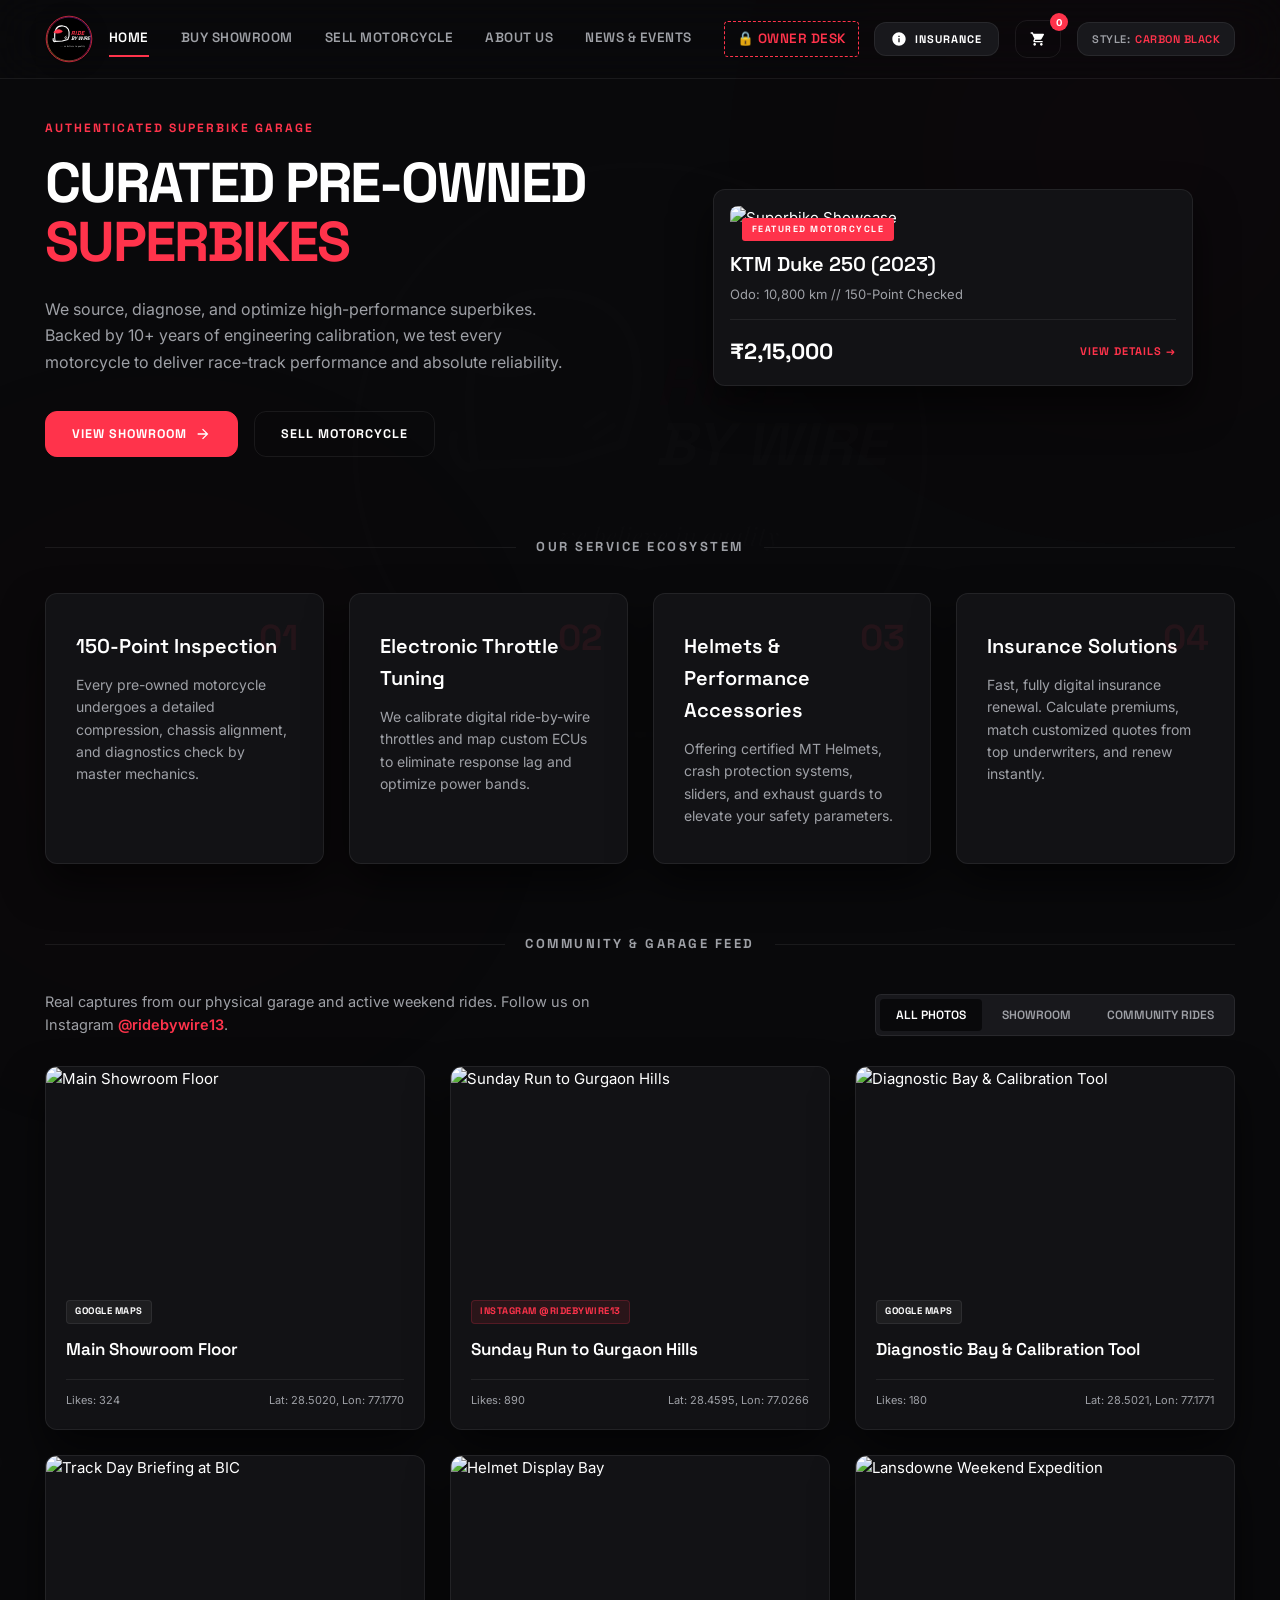
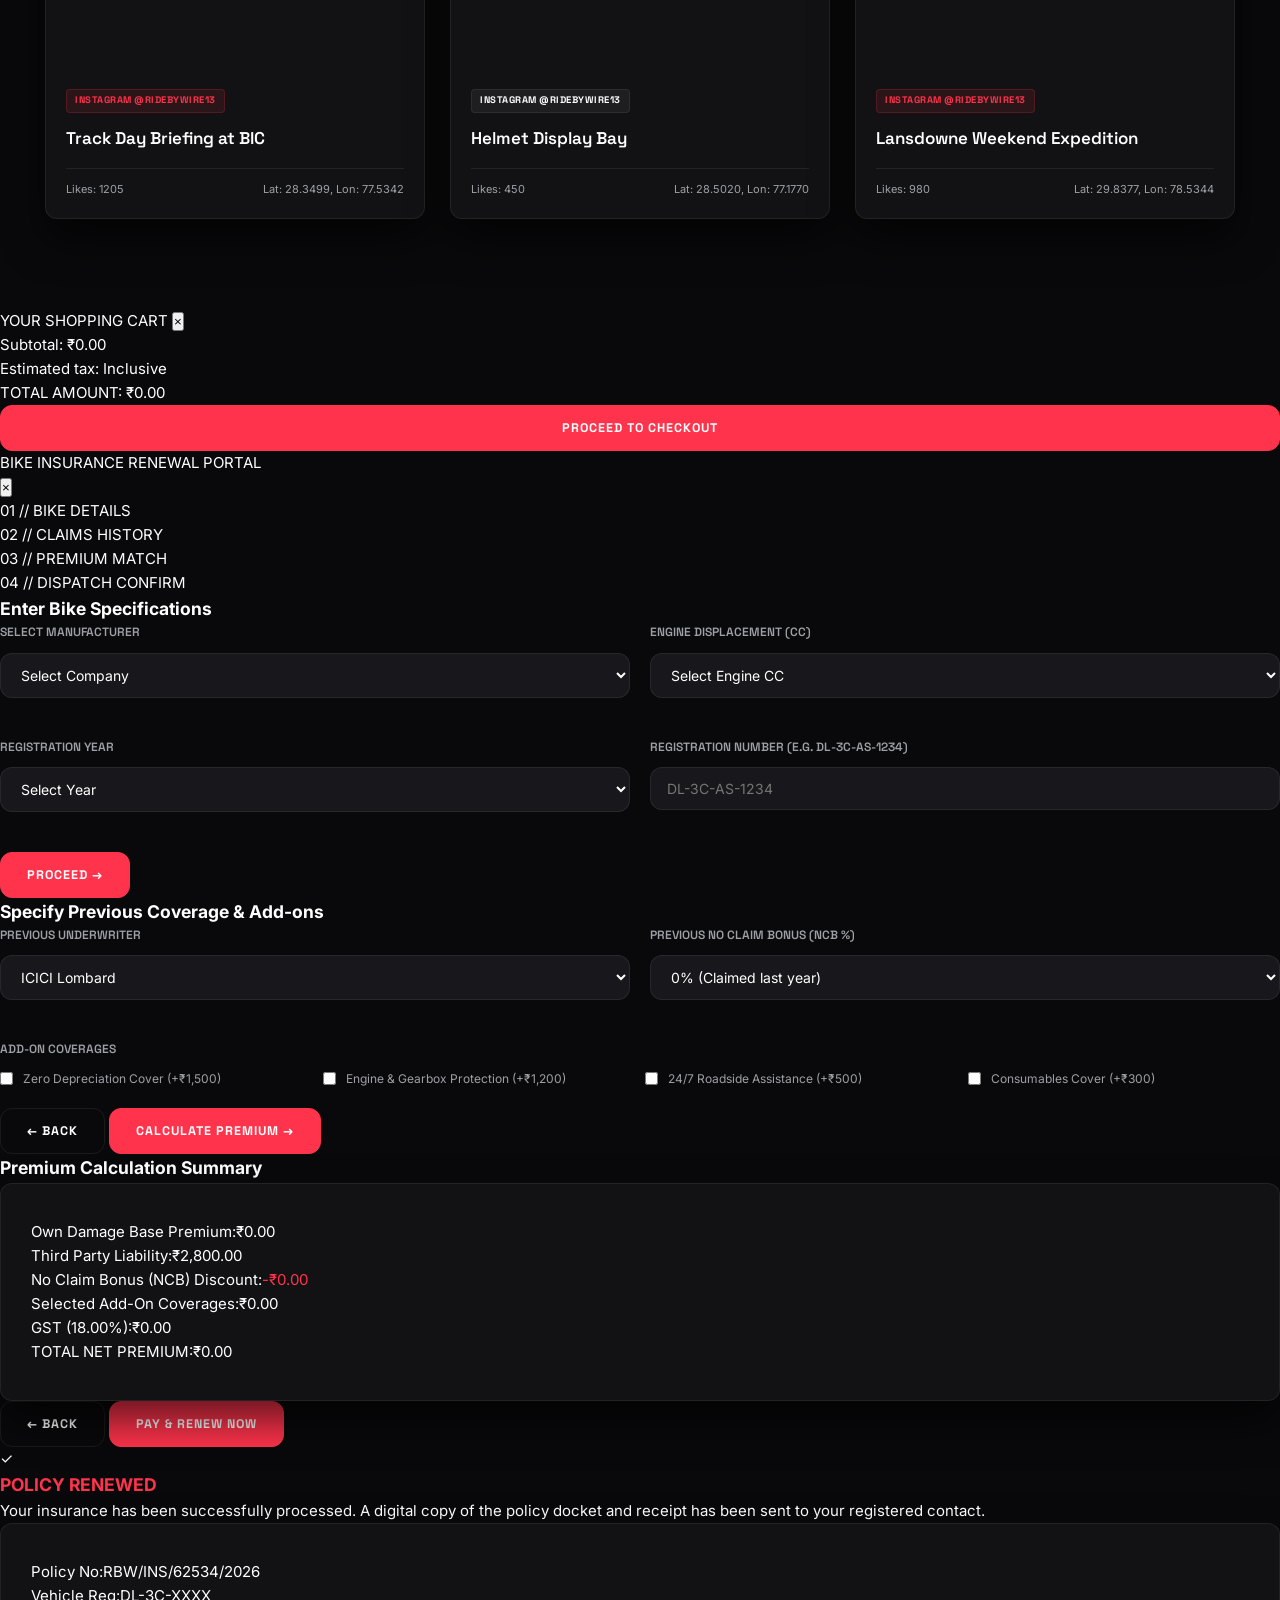
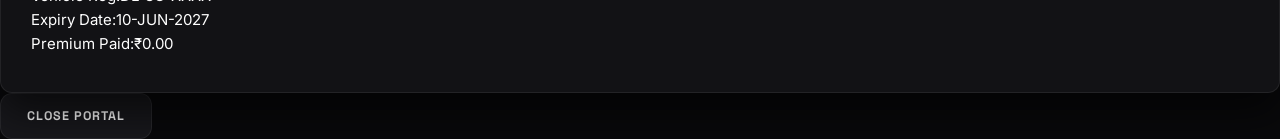
==== index.html @ 198ff8d5 "Add files via upload" ====
<!DOCTYPE html>
<html lang="en" data-theme="classic-dark">
<head>
  <meta charset="UTF-8">
  <meta name="viewport" content="width=device-width, initial-scale=1.0">
  <title>RideByWire | Premium Pre-Owned Superbikes & Gear</title>
  <!-- SEO Tags -->
  <meta name="description" content="RideByWire - Premier pre-owned superbikes showroom, performance accessories, MT helmets, and instant insurance renewal. Hand-selected quality, active community rides and meetups.">
  <meta name="keywords" content="superbikes, pre-owned bikes, buy sell motorcycles, helmets, mt helmets, ride by wire, insurance renewal, ridebywire13">
  <!-- Premium Modern Fonts (Space Grotesk & Inter) -->
  <link rel="preconnect" href="https://fonts.googleapis.com">
  <link rel="preconnect" href="https://fonts.gstatic.com" crossorigin>
  <link href="https://fonts.googleapis.com/css2?family=Space+Grotesk:wght@300;400;500;600;700&family=Inter:wght@300;400;500;600;700;800&family=Playfair+Display:ital,wght@0,400..700;1,400..700&display=swap" rel="stylesheet">
  <!-- Leaflet Map CSS -->
  <link rel="stylesheet" href="https://unpkg.com/leaflet@1.9.4/dist/leaflet.css" integrity="sha256-p4NxAoJBhIN+hmNHrzRCf9tD/miZyoHS5obTRR9BMY=" crossorigin="" />
  <!-- Core Stylesheet -->
  <link rel="stylesheet" href="index.css">
</head>
<body>

  <!-- Ambient Glow Elements -->
  <div class="glow-bg-1"></div>
  <div class="glow-bg-2"></div>

  <!-- Subtle Logo Background Watermark -->
  <div class="luxe-bg-watermark">
    <svg viewBox="0 0 200 200" width="100%" height="100%">
      <circle cx="100" cy="100" r="95" fill="none" stroke="currentColor" stroke-width="2" opacity="0.3" />
      <g stroke="currentColor" stroke-width="3" fill="none" stroke-linecap="round" stroke-linejoin="round" opacity="0.4">
        <path d="M 45 105 C 38 60, 52 45, 75 48 C 95 50, 102 65, 98 85 L 94 98 L 75 104 Z" />
        <path d="M 40 70 C 44 58, 62 58, 72 68 C 65 76, 48 76, 40 70 Z" fill="currentColor" />
        <line x1="82" y1="92" x2="88" y2="88" stroke-width="2" />
        <line x1="85" y1="96" x2="91" y2="92" stroke-width="2" />
        <path d="M 45 105 C 42 108, 36 102, 38 95" />
      </g>
      <g font-family="'Space Grotesk', sans-serif" font-style="italic">
        <text x="105" y="85" font-weight="900" font-size="22" fill="var(--accent-color)" opacity="0.5">RIDE</text>
        <text x="105" y="105" font-weight="900" font-size="20" fill="currentColor" opacity="0.5">BY WIRE</text>
      </g>
      <text x="65" y="132" font-family="'Playfair Display', serif" font-style="italic" font-size="8.5" fill="currentColor" opacity="0.5">... we believe in quality</text>
    </svg>
  </div>

  <!-- Premium Sticky Header -->
  <header class="premium-header">
    <div class="header-main">
      <div class="logo-area">
        <!-- Replicated Instagram Profile Logo -->
        <svg class="logo-profile-pic" viewBox="0 0 200 200" width="48" height="48">
          <circle cx="100" cy="100" r="95" fill="#000000" stroke="var(--accent-color)" stroke-width="3" />
          <circle cx="100" cy="100" r="91" fill="none" stroke="url(#ig-gradient)" stroke-width="2" />
          
          <defs>
            <linearGradient id="ig-gradient" x1="0%" y1="100%" x2="100%" y2="0%">
              <stop offset="0%" stop-color="#f9ce34" />
              <stop offset="50%" stop-color="#ee2a7b" />
              <stop offset="100%" stop-color="#6228d7" />
            </linearGradient>
          </defs>

          <!-- Helmet side profile -->
          <g stroke="#ffffff" stroke-width="4.5" fill="none" stroke-linecap="round" stroke-linejoin="round">
            <path d="M 42 110 C 35 60, 50 42, 76 46 C 96 48, 104 65, 100 88 L 95 102 L 72 108 Z" />
            <path d="M 38 72 C 43 58, 62 58, 73 68 C 65 78, 46 78, 38 72 Z" fill="var(--accent-color)" stroke="var(--accent-color)" stroke-width="2" />
            <line x1="82" y1="94" x2="88" y2="89" stroke="#ffffff" stroke-width="3.5" />
            <line x1="85" y1="99" x2="91" y2="94" stroke="#ffffff" stroke-width="3.5" />
            <path d="M 42 110 C 39 114, 32 107, 34 98" />
          </g>
          
          <g font-family="'Space Grotesk', sans-serif" font-style="italic">
            <text x="108" y="84" font-weight="900" font-size="24" fill="var(--accent-color)">RIDE</text>
            <text x="108" y="104" font-weight="900" font-size="21" fill="#ffffff">BY WIRE</text>
          </g>
          <text x="62" y="132" font-family="'Playfair Display', serif" font-style="italic" font-size="9" fill="#ffffff">... we believe in quality</text>
        </svg>
      </div>
      
      <!-- Modern Navigation Menu -->
      <nav class="premium-navbar">
        <ul class="nav-tabs">
          <li class="nav-tab active" data-tab="home">HOME</li>
          <li class="nav-tab" data-tab="buy" id="nav-tab-buy">BUY SHOWROOM</li>
          <li class="nav-tab" data-tab="sell">SELL MOTORCYCLE</li>
          <li class="nav-tab" data-tab="about">ABOUT US</li>
          <li class="nav-tab" data-tab="news">NEWS & EVENTS</li>
          <li class="nav-tab admin-only" data-tab="admin" style="border: 1px dashed var(--accent-color); padding: 6px 12px; border-radius: 4px; color: var(--accent-color);">
            🔒 OWNER DESK
          </li>
        </ul>
      </nav>

      <div class="header-actions">
        <button class="btn btn-secondary btn-sm" id="btn-open-insurance">
          <svg class="icon" viewBox="0 0 24 24" width="16" height="16"><path fill="currentColor" d="M12 2C6.48 2 2 6.48 2 12s4.48 10 10 10 10-4.48 10-10S17.52 2 12 2zm1 15h-2v-6h2v6zm0-8h-2V7h2v2z"/></svg>
          INSURANCE
        </button>
        <button class="cart-trigger" id="btn-open-cart">
          <svg class="icon" viewBox="0 0 24 24" width="16" height="16"><path fill="currentColor" d="M7 18c-1.1 0-1.99.9-1.99 2S5.9 22 7 22s2-.9 2-2-.9-2-2-2zM1 2v2h2l3.6 7.59-1.35 2.45c-.16.28-.25.61-.25.96 0 1.1.9 2 2 2h12v-2H7.42c-.14 0-.25-.11-.25-.25l.03-.12.9-1.63h7.45c.75 0 1.41-.41 1.75-1.03l3.58-6.49c.08-.14.12-.31.12-.48 0-.55-.45-1-1-1H5.21l-.94-2H1zm16 16c-1.1 0-1.99.9-1.99 2s.9 2 1.99 2 2-.9 2-2-.9-2-2-2z"/></svg>
          <span class="cart-count" id="cart-badge">0</span>
        </button>
        <button class="theme-toggle" id="theme-toggler" title="Switch Theme Mode">
          <span class="theme-lbl">STYLE:</span>
          <span class="theme-val" id="theme-name">CARBON BLACK</span>
        </button>
      </div>
    </div>
  </header>

  <!-- Main Viewports Frame -->
  <main class="premium-viewport-frame">
    
    <!-- SECTION: HOME -->
    <section id="sec-home" class="viewport-section active">
      <!-- Hero Product Showcase -->
      <div class="hero-grid">
        <div class="hero-details">
          <div class="spec-tag">AUTHENTICATED SUPERBIKE GARAGE</div>
          <h1 class="hero-title">CURATED PRE-OWNED<br><span class="highlight-text">SUPERBIKES</span></h1>
          <p class="hero-desc">
            We source, diagnose, and optimize high-performance superbikes. Backed by 10+ years of engineering calibration, we test every motorcycle to deliver race-track performance and absolute reliability.
          </p>
          <div class="hero-actions">
            <button class="btn btn-primary" onclick="switchTab('buy')">
              VIEW SHOWROOM
              <svg class="icon-arrow" viewBox="0 0 24 24" width="16" height="16"><path fill="currentColor" d="M12 4l-1.41 1.41L16.17 11H4v2h12.17l-5.58 5.59L12 20l8-8z"/></svg>
            </button>
            <button class="btn btn-outline" onclick="switchTab('sell')">SELL MOTORCYCLE</button>
          </div>
        </div>

        <div class="hero-render-area">
          <div class="premium-showcase-card">
            <div class="showcase-badge">FEATURED MOTORCYCLE</div>
            <img src="https://images.unsplash.com/photo-1558981806-ec527fa84c39?auto=format&fit=crop&q=80&w=600" alt="Superbike Showcase" class="showcase-img">
            <div class="showcase-caption">
              <h3>KTM Duke 250 (2023)</h3>
              <p>Odo: 10,800 km // 150-Point Checked</p>
              <div class="showcase-price-row">
                <span class="showcase-price">₹2,15,000</span>
                <span class="view-tag">VIEW DETAILS &rarr;</span>
              </div>
            </div>
          </div>
        </div>
      </div>

      <!-- Core Services & Capabilities Grid -->
      <div class="section-divider">
        <span class="div-line"></span>
        <span class="div-text">OUR SERVICE ECOSYSTEM</span>
        <span class="div-line"></span>
      </div>

      <div class="services-grid">
        <div class="service-card premium-card">
          <div class="card-num">01</div>
          <h3 class="service-title">150-Point Inspection</h3>
          <p class="service-text">Every pre-owned motorcycle undergoes a detailed compression, chassis alignment, and diagnostics check by master mechanics.</p>
        </div>
        <div class="service-card premium-card">
          <div class="card-num">02</div>
          <h3 class="service-title">Electronic Throttle Tuning</h3>
          <p class="service-text">We calibrate digital ride-by-wire throttles and map custom ECUs to eliminate response lag and optimize power bands.</p>
        </div>
        <div class="service-card premium-card">
          <div class="card-num">03</div>
          <h3 class="service-title">Helmets & Performance Accessories</h3>
          <p class="service-text">Offering certified MT Helmets, crash protection systems, sliders, and exhaust guards to elevate your safety parameters.</p>
        </div>
        <div class="service-card premium-card">
          <div class="card-num">04</div>
          <h3 class="service-title">Insurance Solutions</h3>
          <p class="service-text">Fast, fully digital insurance renewal. Calculate premiums, match customized quotes from top underwriters, and renew instantly.</p>
        </div>
      </div>

      <!-- Media Showroom Viewport -->
      <div class="section-divider">
        <span class="div-line"></span>
        <span class="div-text">COMMUNITY & GARAGE FEED</span>
        <span class="div-line"></span>
      </div>

      <div class="media-viewport-header">
        <p class="section-subtitle">Real captures from our physical garage and active weekend rides. Follow us on Instagram <a href="https://instagram.com/ridebywire13" target="_blank" class="ig-link">@ridebywire13</a>.</p>
        <div class="media-tabs">
          <button class="m-tab active" onclick="filterMedia('all')">ALL PHOTOS</button>
          <button class="m-tab" onclick="filterMedia('garage')">SHOWROOM</button>
          <button class="m-tab" onclick="filterMedia('rides')">COMMUNITY RIDES</button>
        </div>
      </div>

      <div class="masonry-gallery" id="home-media-gallery">
        <!-- Gallery cards populated by JS -->
      </div>
    </section>

    <!-- SECTION: BUY -->
    <section id="sec-buy" class="viewport-section">
      <div class="catalog-control-panel">
        <div class="catalog-filters">
          <button class="filter-btn active" data-filter="all">ALL INVENTORY</button>
          <button class="filter-btn" data-filter="bike">SUPERBIKES</button>
          <button class="filter-btn" data-filter="helmet">HELMETS</button>
          <button class="filter-btn" data-filter="accessory">ACCESSORIES</button>
        </div>
        <div class="search-box-container">
          <span class="search-icon">🔍</span>
          <input type="text" id="inventory-search" placeholder="Search by brand, cc, model, helmet size..." class="tech-input">
        </div>
      </div>

      <div class="catalog-grid" id="catalog-products-grid">
        <!-- Rendered by JS -->
      </div>
    </section>

    <!-- SECTION: SELL -->
    <section id="sec-sell" class="viewport-section">
      <div class="sell-dashboard">
        <!-- Left Side: Interactive 15-Angle Status & Angle Image Reference Guide -->
        <div class="sell-visual-panel premium-card">
          <div class="tech-panel-header">
            <span>ANGLE IMAGE REFERENCE GUIDE</span>
            <span class="pulse-indicator"></span>
          </div>
          
          <div class="bike-blueprint-container">
            <!-- Active Angle Reference Viewport -->
            <div class="reference-photo-panel" id="ref-photo-viewport">
              <img id="ref-photo-img" src="https://images.unsplash.com/photo-1558981806-ec527fa84c39?auto=format&fit=crop&q=80&w=400" class="ref-bike-img" alt="Reference Angle">
              <div class="ref-photo-caption" id="ref-photo-title">Angle 01: Front Profile (0° View)</div>
              <p class="ref-photo-tip" id="ref-photo-tip-text">Align front wheel straight. Capture the entire front headlamp, forks, and indicators in center frame.</p>
            </div>

            <svg class="blueprint-upload-svg" viewBox="0 0 500 300">
              <rect x="0" y="0" width="500" height="300" fill="none" stroke="currentColor" stroke-width="0.3" stroke-dasharray="3,3" />
              <!-- Bike Silhouette -->
              <path d="M120,200 C150,150 200,150 250,120 C300,100 350,110 400,180" fill="none" stroke="currentColor" stroke-width="2" opacity="0.08" />
              <circle cx="150" cy="200" r="45" fill="none" stroke="currentColor" stroke-width="2" opacity="0.08" />
              <circle cx="350" cy="200" r="45" fill="none" stroke="currentColor" stroke-width="2" opacity="0.08" />
              
              <!-- Hotspots for 15 Angles (Linked to checkboxes/uploads) -->
              <g id="hotspot-group"></g>
            </svg>

            <!-- Text checklist showing status -->
            <div class="checklist-grid" id="angle-checklist-container">
              <!-- Checkboxes for 15 angles -->
            </div>
          </div>
        </div>

        <!-- Right Side: Submission Form -->
        <div class="sell-form-panel premium-card">
          <div class="tech-panel-header">VEHICLE SUBMISSION (PENDING ADMIN APPRAISAL)</div>
          <form id="sell-bike-form" class="tech-form">
            
            <div class="form-row">
              <div class="form-group autocomplete">
                <label for="sell-brand" class="tech-label">Select Brand</label>
                <input type="text" id="sell-brand" placeholder="e.g. KTM, Kawasaki, Triumph..." class="tech-input-luxe" required>
                <div id="brand-autocomplete-list" class="autocomplete-items"></div>
              </div>
              <div class="form-group autocomplete">
                <label for="sell-model" class="tech-label">Select Model</label>
                <input type="text" id="sell-model" placeholder="e.g. Duke 390, Ninja 400..." class="tech-input-luxe" required disabled>
                <div id="model-autocomplete-list" class="autocomplete-items"></div>
              </div>
            </div>

            <div class="form-row">
              <div class="form-group">
                <label for="sell-year" class="tech-label">Year of Manufacture</label>
                <select id="sell-year" class="tech-select" required>
                  <option value="" disabled selected>Select Year</option>
                  <option value="2026">2026</option>
                  <option value="2025">2025</option>
                  <option value="2024">2024</option>
                  <option value="2023">2023</option>
                  <option value="2022">2022</option>
                  <option value="2021">2021</option>
                  <option value="2020">2020</option>
                  <option value="2019">2019</option>
                  <option value="2018">2018</option>
                </select>
              </div>
              <div class="form-group">
                <label for="sell-odometer" class="tech-label">Odometer Reading (KM)</label>
                <input type="number" id="sell-odometer" placeholder="e.g. 12500" class="tech-input-luxe" min="0" required>
              </div>
            </div>

            <div class="form-row">
              <div class="form-group">
                <label for="sell-price" class="tech-label">Expected Valuation (₹)</label>
                <input type="number" id="sell-price" placeholder="e.g. 280000" class="tech-input-luxe" min="0" required>
              </div>
              <div class="form-group">
                <label for="sell-owners" class="tech-label">Number of Owners</label>
                <select id="sell-owners" class="tech-select" required>
                  <option value="1">1st Owner</option>
                  <option value="2">2nd Owner</option>
                  <option value="3">3rd Owner</option>
                  <option value="4">4+</option>
                </select>
              </div>
            </div>

            <!-- Checklist of potential damages/issues -->
            <div class="form-group">
              <label class="tech-label">Known Damages / Issues Statement</label>
              <div class="damages-checkbox-grid">
                <label class="tech-checkbox-label">
                  <input type="checkbox" name="damage" value="scratches">
                  <span>Minor Scratches / Scuffs</span>
                </label>
                <label class="tech-checkbox-label">
                  <input type="checkbox" name="damage" value="dents">
                  <span>Tank / Body Dents</span>
                </label>
                <label class="tech-checkbox-label">
                  <input type="checkbox" name="damage" value="engine_sound">
                  <span>Unusual Engine Noise</span>
                </label>
                <label class="tech-checkbox-label">
                  <input type="checkbox" name="damage" value="electrical">
                  <span>Electrical / Sensor Errors</span>
                </label>
                <label class="tech-checkbox-label">
                  <input type="checkbox" name="damage" value="tyres">
                  <span>Tyres Worn (&lt; 30% Tread)</span>
                </label>
                <label class="tech-checkbox-label">
                  <input type="checkbox" name="damage" value="service">
                  <span>Lapsed Service Schedule</span>
                </label>
              </div>
            </div>

            <div class="form-group">
              <label for="sell-description" class="tech-label">Detailed Mechanical & Structural Report</label>
              <textarea id="sell-description" rows="4" placeholder="Detail any aftermarket exhausts, crash protection, battery health, or specific scratches..." class="tech-textarea" required></textarea>
            </div>

            <!-- Upload Zone with AI Scan Status Overlay -->
            <div class="form-group">
              <label class="tech-label" id="upload-main-label">Upload Portfolio (Angle 01: Front Profile (0° View))</label>
              <div class="file-upload-drag-zone" id="drag-zone">
                <!-- AI Scanning Overlay -->
                <div class="ai-scanning-overlay" id="ai-scan-layer">
                  <div class="laser-bar"></div>
                  <div class="scanner-status" id="ai-scan-text">SCANNING GEOMETRY...</div>
                </div>

                <div class="upload-icon" id="drag-icon">📸</div>
                <div class="upload-text" id="drag-text">DRAG & DROP IMAGE FOR ANGLE 01</div>
                <div class="upload-subtext" id="drag-subtext">or click to browse directories</div>
                <input type="file" id="sell-images" accept="image/*" class="hidden-input-file">
              </div>
              <p class="field-desc">Note: To demonstrate image verification, the first file you upload will fail (rejected as a non-matching angle). The second try will succeed!</p>
            </div>

            <button type="submit" class="btn btn-primary btn-block" id="btn-submit-listing" disabled>
              SUBMIT FOR OWNER APPRAISAL (0/15 VERIFIED)
            </button>
          </form>
        </div>
      </div>
    </section>

    <!-- SECTION: OWNER ADMIN DESK -->
    <section id="sec-admin" class="viewport-section">
      <div class="admin-dashboard-container">
        <div class="tech-panel-header">
          <span>PENDING TRADE-IN SUBMISSIONS & EVALUATIONS</span>
          <span class="badge badge-accent" id="admin-pending-count">1 PENDING</span>
        </div>
        
        <div class="admin-main-grid">
          <!-- Left: Pending submissions list -->
          <div class="admin-list-panel" id="admin-submissions-list">
            <!-- Populated by JS -->
          </div>

          <!-- Right: Detailed Evaluation Workspace -->
          <div class="admin-workspace-panel premium-card" id="admin-workspace-area">
            <div class="workspace-empty-msg">
              <h3>Select a pending submission from the left panel to begin structural valuation mapping.</h3>
            </div>
          </div>
        </div>
      </div>
    </section>

    <!-- SECTION: ABOUT US -->
    <section id="sec-about" class="viewport-section">
      <div class="about-grid">
        <div class="about-info-column">
          <div class="spec-tag">ESTABLISHED SHOWROOM // DELHI</div>
          <h2 class="section-title">ENGINEERED PERFORMANCE. AUTHENTICATED QUALITY.</h2>
          <p class="about-paragraph">
            RideByWire was established by premium motorcycle enthusiasts with over <strong>10 years of mechanical tuning and ECU calibration expertise</strong>. We operate with a strict code of quality, sourcing only clean superbikes and premium safety helmets.
          </p>
          <p class="about-paragraph">
            Our multi-brand showroom specializes in KTM, Kawasaki, Triumph, Ducati, BMW, Royal Enfield, and Yamaha. We conduct thorough diagnostic checks and digital throttle calibrations on every machine before listing.
          </p>
          
          <div class="contact-details-box premium-card">
            <h3 class="box-title">DIRECT SHOWROOM CONTACT</h3>
            <div class="contact-row">
              <span class="contact-lbl">Hotline:</span>
              <a href="tel:9992228554" class="contact-val highlight-val">999-222-8554</a>
            </div>
            <div class="contact-row">
              <span class="contact-lbl">Instagram Handle:</span>
              <a href="https://instagram.com/ridebywire13" target="_blank" class="contact-val highlight-val">@ridebywire13</a>
            </div>
            <div class="contact-row">
              <span class="contact-lbl">Hours of Operation:</span>
              <span class="contact-val">09:00 AM - 08:00 PM // Monday - Saturday</span>
            </div>
          </div>
        </div>

        <div class="about-map-column">
          <div class="tech-panel-header">SHOWROOM LOCATION COORDINATES</div>
          <div id="map" class="map-viewport premium-card">
            <!-- Leaflet Map renders here -->
          </div>
          <div class="map-coords-bar">
            <span>Latitude: 28.5020° N</span>
            <span>Longitude: 77.1770° E</span>
          </div>
        </div>
      </div>
    </section>

    <!-- SECTION: NEWS & COMMUNITY -->
    <section id="sec-news" class="viewport-section">
      <div class="news-dashboard-grid">
        <!-- Upcoming Rides Timeline -->
        <div class="news-panel premium-card">
          <div class="tech-panel-header">UPCOMING GROUP RIDES & MEETUPS</div>
          <div class="timeline" id="rides-timeline">
            <!-- Populated by JS -->
          </div>
        </div>

        <!-- Giveaways & Active Contests -->
        <div class="news-panel premium-card">
          <div class="tech-panel-header">ACTIVE GEAR GIVEAWAYS & PROMOTIONS</div>
          <div class="giveaway-container" id="giveaway-list">
            <!-- Populated by JS -->
          </div>
        </div>
      </div>
    </section>

  </main>

  <!-- Sidebar: Shopping Cart -->
  <div class="cart-drawer" id="cart-drawer">
    <div class="cart-header">
      <span class="cart-title">YOUR SHOPPING CART</span>
      <button class="close-btn" id="btn-close-cart">&times;</button>
    </div>
    <div class="cart-items" id="cart-items-container">
      <!-- Items render here -->
    </div>
    <div class="cart-summary">
      <div class="summary-row">
        <span>Subtotal:</span>
        <span id="cart-subtotal">₹0.00</span>
      </div>
      <div class="summary-row">
        <span>Estimated tax:</span>
        <span>Inclusive</span>
      </div>
      <div class="summary-row total-row">
        <span>TOTAL AMOUNT:</span>
        <span id="cart-total" class="highlight">₹0.00</span>
      </div>
      <button class="btn btn-primary btn-block" id="btn-checkout">PROCEED TO CHECKOUT</button>
    </div>
  </div>
  <div class="drawer-overlay" id="cart-overlay"></div>

  <!-- Modal: Insurance Renewal Portal (Multi-Step Form) -->
  <div class="insurance-modal" id="insurance-modal">
    <div class="modal-header">
      <div class="header-title-group">
        <span>BIKE INSURANCE RENEWAL PORTAL</span>
      </div>
      <button class="close-btn" id="btn-close-insurance">&times;</button>
    </div>
    
    <div class="insurance-modal-body">
      <!-- Steps Indicator -->
      <div class="wizard-steps-indicator">
        <div class="step-dot active" data-step="1"><span>01 // BIKE DETAILS</span></div>
        <div class="step-dot" data-step="2"><span>02 // CLAIMS HISTORY</span></div>
        <div class="step-dot" data-step="3"><span>03 // PREMIUM MATCH</span></div>
        <div class="step-dot" data-step="4"><span>04 // DISPATCH CONFIRM</span></div>
      </div>

      <!-- Step Content Area -->
      <div class="wizard-content" id="wizard-step-container">
        
        <!-- STEP 1: Bike Details -->
        <div class="wiz-step active" id="wiz-step-1">
          <h3 class="wiz-step-title">Enter Bike Specifications</h3>
          <div class="form-row">
            <div class="form-group">
              <label for="ins-brand" class="tech-label">Select Manufacturer</label>
              <select id="ins-brand" class="tech-select">
                <option value="" disabled selected>Select Company</option>
                <option value="ktm">KTM</option>
                <option value="kawasaki">Kawasaki</option>
                <option value="triumph">Triumph</option>
                <option value="ducati">Ducati</option>
                <option value="royal-enfield">Royal Enfield</option>
                <option value="bmw">BMW Motorrad</option>
                <option value="yamaha">Yamaha</option>
                <option value="honda">Honda</option>
              </select>
            </div>
            <div class="form-group">
              <label for="ins-cc" class="tech-label">Engine Displacement (CC)</label>
              <select id="ins-cc" class="tech-select">
                <option value="" disabled selected>Select Engine CC</option>
                <option value="150">100cc - 150cc</option>
                <option value="250">151cc - 250cc</option>
                <option value="400">251cc - 400cc</option>
                <option value="650">401cc - 750cc</option>
                <option value="1000">750cc - 1000cc+</option>
              </select>
            </div>
          </div>
          <div class="form-row">
            <div class="form-group">
              <label for="ins-year" class="tech-label">Registration Year</label>
              <select id="ins-year" class="tech-select">
                <option value="" disabled selected>Select Year</option>
                <option value="2026">2026 (New)</option>
                <option value="2025">2025</option>
                <option value="2024">2024</option>
                <option value="2023">2023</option>
                <option value="2022">2022</option>
                <option value="2021">2021</option>
                <option value="2020">2020</option>
              </select>
            </div>
            <div class="form-group">
              <label for="ins-reg-no" class="tech-label">Registration Number (e.g. DL-3C-AS-1234)</label>
              <input type="text" id="ins-reg-no" placeholder="DL-3C-AS-1234" class="tech-input-luxe">
            </div>
          </div>
          <div class="wizard-actions">
            <div></div> <!-- Space helper -->
            <button type="button" class="btn btn-primary" onclick="insNextStep(2)">PROCEED &rarr;</button>
          </div>
        </div>

        <!-- STEP 2: Previous Insurer & Claim History -->
        <div class="wiz-step" id="wiz-step-2">
          <h3 class="wiz-step-title">Specify Previous Coverage & Add-ons</h3>
          <div class="form-row">
            <div class="form-group">
              <label for="ins-prev-company" class="tech-label">Previous Underwriter</label>
              <select id="ins-prev-company" class="tech-select">
                <option value="icici">ICICI Lombard</option>
                <option value="hdfc">HDFC ERGO</option>
                <option value="bajaj">Bajaj Allianz</option>
                <option value="reliance">Reliance General</option>
                <option value="tata">Tata AIG</option>
                <option value="none">Lapsed / No Policy</option>
              </select>
            </div>
            <div class="form-group">
              <label for="ins-ncb" class="tech-label">Previous No Claim Bonus (NCB %)</label>
              <select id="ins-ncb" class="tech-select">
                <option value="0">0% (Claimed last year)</option>
                <option value="20">20% (1 claim-free year)</option>
                <option value="25">25% (2 claim-free years)</option>
                <option value="35">35% (3 claim-free years)</option>
                <option value="50">50% (4+ claim-free years)</option>
              </select>
            </div>
          </div>
          <div class="form-group">
            <label class="tech-label">Add-on Coverages</label>
            <div class="damages-checkbox-grid">
              <label class="tech-checkbox-label">
                <input type="checkbox" id="ins-addon-zero-dep" value="zero_dep">
                <span>Zero Depreciation Cover (+₹1,500)</span>
              </label>
              <label class="tech-checkbox-label">
                <input type="checkbox" id="ins-addon-engine" value="engine_protect">
                <span>Engine & Gearbox Protection (+₹1,200)</span>
              </label>
              <label class="tech-checkbox-label">
                <input type="checkbox" id="ins-addon-rsa" value="rsa">
                <span>24/7 Roadside Assistance (+₹500)</span>
              </label>
              <label class="tech-checkbox-label">
                <input type="checkbox" id="ins-addon-consumables" value="consumables">
                <span>Consumables Cover (+₹300)</span>
              </label>
            </div>
          </div>
          <div class="wizard-actions">
            <button type="button" class="btn btn-outline" onclick="insPrevStep(1)">&larr; BACK</button>
            <button type="button" class="btn btn-primary" onclick="insNextStep(3)">CALCULATE PREMIUM &rarr;</button>
          </div>
        </div>

        <!-- STEP 3: Premium Summary & Invoice -->
        <div class="wiz-step" id="wiz-step-3">
          <h3 class="wiz-step-title">Premium Calculation Summary</h3>
          
          <div class="insurance-calculation-sheet premium-card">
            <div class="sheet-row"><span>Own Damage Base Premium:</span><span id="ins-lbl-base">₹0.00</span></div>
            <div class="sheet-row"><span>Third Party Liability:</span><span id="ins-lbl-tp">₹2,800.00</span></div>
            <div class="sheet-row"><span>No Claim Bonus (NCB) Discount:</span><span id="ins-lbl-ncb-val" style="color: var(--accent-color)">-₹0.00</span></div>
            <div class="sheet-row"><span>Selected Add-On Coverages:</span><span id="ins-lbl-addons">₹0.00</span></div>
            <div class="sheet-row"><span>GST (18.00%):</span><span id="ins-lbl-gst">₹0.00</span></div>
            <div class="sheet-divider"></div>
            <div class="sheet-row total-row"><span>TOTAL NET PREMIUM:</span><span id="ins-lbl-total" class="highlight">₹0.00</span></div>
          </div>

          <div class="wizard-actions">
            <button type="button" class="btn btn-outline" onclick="insPrevStep(2)">&larr; BACK</button>
            <button type="button" class="btn btn-primary" onclick="insNextStep(4)">PAY & RENEW NOW</button>
          </div>
        </div>

        <!-- STEP 4: Success & Dispatch Confirmation -->
        <div class="wiz-step" id="wiz-step-4">
          <div class="success-screen">
            <div class="success-icon-cad">✓</div>
            <h3 class="wiz-step-title" style="color: var(--accent-color);">POLICY RENEWED</h3>
            <p class="success-desc">
              Your insurance has been successfully processed. A digital copy of the policy docket and receipt has been sent to your registered contact.
            </p>
            <div class="policy-card premium-card">
              <div class="p-row"><span>Policy No:</span><span id="ins-success-policy-no">RBW/INS/62534/2026</span></div>
              <div class="p-row"><span>Vehicle Reg:</span><span id="ins-success-reg-no">DL-3C-XXXX</span></div>
              <div class="p-row"><span>Expiry Date:</span><span>10-JUN-2027</span></div>
              <div class="p-row"><span>Premium Paid:</span><span id="ins-success-premium" class="highlight">₹0.00</span></div>
            </div>
            <button type="button" class="btn btn-secondary" onclick="closeInsuranceModal()">CLOSE PORTAL</button>
          </div>
        </div>

      </div>
    </div>
  </div>
  <div class="drawer-overlay" id="insurance-overlay"></div>

  <!-- Notification System (Snackbar alerts) -->
  <div id="notification-container" class="notification-area"></div>

  <!-- Leaflet Map JS -->
  <script src="https://unpkg.com/leaflet@1.9.4/dist/leaflet.js" integrity="sha256-20nQCchB9co0qIjJZRGuk2/Z9VM+kNiyxNV1lvTlZBo=" crossorigin=""></script>
  <!-- Main Script -->
  <script src="index.js"></script>
</body>
</html>
---- index.css ----
/* -------------------------------------------------------------
   DESIGN SYSTEM: CARBON DARK & HIGH-PERFORMANCE CRIMSON
   ------------------------------------------------------------- */
:root {
  /* Premium Fonts */
  --font-display: 'Space Grotesk', system-ui, -apple-system, sans-serif;
  --font-body: 'Inter', system-ui, -apple-system, sans-serif;

  /* Animation Speeds */
  --transition-fast: 0.2s cubic-bezier(0.16, 1, 0.3, 1);
  --transition-normal: 0.4s cubic-bezier(0.16, 1, 0.3, 1);
  
  /* Layout Metrics */
  --header-height: 84px;
  --max-width: 1240px;
  --border-radius: 12px;
}

/* Theme: Carbon Black (Premium Performance Mode) */
[data-theme="classic-dark"] {
  --bg-primary: #09090b;
  --bg-secondary: #121215;
  --bg-tertiary: #18181c;
  --border-color: rgba(255, 255, 255, 0.07);
  --border-active: #ff334b; /* Electric Crimson */
  --text-primary: #ffffff;
  --text-secondary: #9ea0a6;
  --accent-color: #ff334b;
  --accent-secondary: #d92237;
  
  --shadow-luxe: 0 20px 40px rgba(0, 0, 0, 0.6);
  --glow-overlay: rgba(255, 51, 75, 0.02);
  --card-hover-glow: 0 12px 30px rgba(255, 51, 75, 0.12);
  --watermark-opacity: 0.025;
}

/* Theme: Titanium White (Premium Light Mode) */
[data-theme="classic-light"] {
  --bg-primary: #f4f4f6;
  --bg-secondary: #ffffff;
  --bg-tertiary: #ebebed;
  --border-color: rgba(0, 0, 0, 0.08);
  --border-active: #e11d48; /* Crimson Rose */
  --text-primary: #0f0f12;
  --text-secondary: #5f6168;
  --accent-color: #e11d48;
  --accent-secondary: #be123c;
  
  --shadow-luxe: 0 20px 40px rgba(0, 0, 0, 0.04);
  --glow-overlay: rgba(225, 29, 72, 0.01);
  --card-hover-glow: 0 12px 30px rgba(225, 29, 72, 0.08);
  --watermark-opacity: 0.015;
}

/* -------------------------------------------------------------
   RESET & GLOBAL BASICS
   ------------------------------------------------------------- */
* {
  box-sizing: border-box;
  margin: 0;
  padding: 0;
}

body {
  background-color: var(--bg-primary);
  color: var(--text-primary);
  font-family: var(--font-body);
  font-size: 15px;
  line-height: 1.6;
  min-height: 100vh;
  overflow-x: hidden;
  position: relative;
  transition: background-color var(--transition-normal), color var(--transition-normal);
}

/* Background watermark styling */
.luxe-bg-watermark {
  position: fixed;
  top: 50%;
  left: 50%;
  transform: translate(-50%, -50%);
  width: 55vw;
  height: 55vw;
  max-width: 600px;
  max-height: 600px;
  color: var(--text-primary);
  opacity: var(--watermark-opacity);
  pointer-events: none;
  z-index: 0;
  transition: opacity var(--transition-normal);
}

/* Luxury Background Glows */
.glow-bg-1, .glow-bg-2 {
  position: fixed;
  width: 45vw;
  height: 45vw;
  border-radius: 50%;
  pointer-events: none;
  z-index: 1;
  filter: blur(160px);
  opacity: 0.06;
  transition: opacity var(--transition-normal);
}
.glow-bg-1 {
  top: -15%;
  right: -10%;
  background: radial-gradient(circle, var(--accent-color) 0%, transparent 70%);
}
.glow-bg-2 {
  bottom: -15%;
  left: -10%;
  background: radial-gradient(circle, var(--accent-secondary) 0%, transparent 70%);
}

/* -------------------------------------------------------------
   MINIMALIST PREMIUM STICKY HEADER
   ------------------------------------------------------------- */
.premium-header {
  position: sticky;
  top: 0;
  z-index: 100;
  background-color: rgba(var(--bg-primary), 0.85);
  backdrop-filter: blur(24px);
  border-bottom: 1px solid var(--border-color);
  width: 100%;
}

.header-main {
  display: flex;
  justify-content: space-between;
  align-items: center;
  max-width: var(--max-width);
  margin: 0 auto;
  padding: 15px 25px;
}

.logo-area {
  display: flex;
  align-items: center;
  gap: 12px;
  color: var(--text-primary);
  cursor: pointer;
}

.logo-profile-pic {
  display: block;
  transition: transform var(--transition-normal);
  filter: drop-shadow(0 2px 8px rgba(0,0,0,0.3));
}
.logo-area:hover .logo-profile-pic {
  transform: scale(1.05);
}

/* Premium Navigation */
.premium-navbar {
  margin: 0 auto;
}
.nav-tabs {
  display: flex;
  list-style: none;
  gap: 32px;
}
.nav-tab {
  font-family: var(--font-display);
  font-size: 13.5px;
  font-weight: 600;
  letter-spacing: 0.5px;
  color: var(--text-secondary);
  text-transform: uppercase;
  cursor: pointer;
  user-select: none;
  position: relative;
  padding: 6px 0;
  transition: color var(--transition-fast);
}
.nav-tab:hover {
  color: var(--text-primary);
}
.nav-tab::after {
  content: '';
  position: absolute;
  bottom: 0;
  left: 0;
  width: 0;
  height: 2px;
  background-color: var(--accent-color);
  transition: width var(--transition-fast);
}
.nav-tab.active {
  color: var(--text-primary);
}
.nav-tab.active::after {
  width: 100%;
}

.header-actions {
  display: flex;
  align-items: center;
  gap: 16px;
}

.cart-trigger {
  background: none;
  border: 1px solid var(--border-color);
  color: var(--text-primary);
  padding: 10px 14px;
  border-radius: var(--border-radius);
  cursor: pointer;
  display: flex;
  align-items: center;
  gap: 8px;
  font-family: var(--font-body);
  font-size: 12px;
  font-weight: 600;
  position: relative;
  transition: all var(--transition-fast);
}
.cart-trigger:hover {
  border-color: var(--border-active);
  background-color: rgba(255, 51, 75, 0.04);
}
.cart-count {
  background-color: var(--accent-color);
  color: #fff;
  font-size: 9.5px;
  font-weight: 700;
  width: 18px;
  height: 18px;
  border-radius: 50%;
  display: flex;
  align-items: center;
  justify-content: center;
  position: absolute;
  top: -8px;
  right: -8px;
}

.theme-toggle {
  background: var(--bg-tertiary);
  border: 1px solid var(--border-color);
  color: var(--text-primary);
  padding: 9px 14px;
  border-radius: var(--border-radius);
  cursor: pointer;
  font-family: var(--font-display);
  font-size: 11px;
  font-weight: 600;
  display: flex;
  gap: 5px;
  letter-spacing: 0.5px;
}
.theme-lbl {
  color: var(--text-secondary);
}
.theme-val {
  color: var(--accent-color);
}

/* -------------------------------------------------------------
   MAIN VIEWPORTS FRAME
   ------------------------------------------------------------- */
.premium-viewport-frame {
  position: relative;
  z-index: 10;
  max-width: var(--max-width);
  margin: 0 auto;
  padding: 40px 25px;
  min-height: calc(100vh - var(--header-height));
}

.viewport-section {
  display: none;
}
.viewport-section.active {
  display: block;
  animation: slideFadeIn 0.5s cubic-bezier(0.16, 1, 0.3, 1) forwards;
}

@keyframes slideFadeIn {
  from { opacity: 0; transform: translateY(16px); }
  to { opacity: 1; transform: translateY(0); }
}

/* -------------------------------------------------------------
   HOME VIEWPORT STYLING (Premium Minimalist)
   ------------------------------------------------------------- */
.hero-grid {
  display: grid;
  grid-template-columns: 1fr 1fr;
  gap: 60px;
  align-items: center;
  margin-bottom: 80px;
}

.hero-details {
  display: flex;
  flex-direction: column;
}
.spec-tag {
  font-family: var(--font-display);
  font-size: 12px;
  font-weight: 700;
  color: var(--accent-color);
  letter-spacing: 2px;
  margin-bottom: 16px;
  text-transform: uppercase;
}
.hero-title {
  font-family: var(--font-display);
  font-size: 56px;
  font-weight: 700;
  line-height: 1.05;
  color: var(--text-primary);
  margin-bottom: 24px;
  letter-spacing: -2px;
}
.hero-title .highlight-text {
  color: var(--accent-color);
}
.hero-desc {
  color: var(--text-secondary);
  font-size: 16px;
  margin-bottom: 36px;
  max-width: 520px;
  line-height: 1.65;
}
.hero-actions {
  display: flex;
  gap: 16px;
}

/* Hero Showcase Card */
.hero-render-area {
  display: flex;
  justify-content: center;
  align-items: center;
}
.premium-showcase-card {
  background-color: var(--bg-secondary);
  border: 1px solid var(--border-color);
  box-shadow: var(--shadow-luxe);
  border-radius: var(--border-radius);
  width: 100%;
  max-width: 480px;
  padding: 16px;
  position: relative;
  overflow: hidden;
  transition: border-color var(--transition-normal);
}
.premium-showcase-card:hover {
  border-color: var(--border-active);
}
.showcase-badge {
  position: absolute;
  top: 28px;
  left: 28px;
  background-color: var(--accent-color);
  color: #ffffff;
  font-family: var(--font-display);
  font-size: 9px;
  font-weight: 700;
  letter-spacing: 1.5px;
  padding: 4px 10px;
  border-radius: 3px;
  z-index: 5;
}
.showcase-img {
  width: 100%;
  height: 290px;
  object-fit: cover;
  border-radius: calc(var(--border-radius) - 4px);
  margin-bottom: 18px;
  transition: transform var(--transition-normal);
}
.premium-showcase-card:hover .showcase-img {
  transform: scale(1.02);
}
.showcase-caption h3 {
  font-family: var(--font-display);
  font-size: 20px;
  font-weight: 600;
  margin-bottom: 4px;
}
.showcase-caption p {
  color: var(--text-secondary);
  font-size: 13px;
  margin-bottom: 14px;
}
.showcase-price-row {
  display: flex;
  justify-content: space-between;
  align-items: center;
  border-top: 1px solid var(--border-color);
  padding-top: 14px;
}
.showcase-price {
  font-family: var(--font-display);
  font-size: 22px;
  color: var(--text-primary);
  font-weight: 700;
}
.view-tag {
  font-family: var(--font-display);
  font-size: 11px;
  font-weight: 700;
  color: var(--accent-color);
  letter-spacing: 1px;
}

/* Sections Divider */
.section-divider {
  display: flex;
  align-items: center;
  gap: 20px;
  margin: 70px 0 35px 0;
}
.div-line {
  flex-grow: 1;
  height: 1px;
  background-color: var(--border-color);
}
.div-text {
  font-family: var(--font-display);
  font-size: 13px;
  font-weight: 700;
  letter-spacing: 2.5px;
  color: var(--text-secondary);
}

/* Services Capabilities Grid */
.services-grid {
  display: grid;
  grid-template-columns: repeat(auto-fit, minmax(250px, 1fr));
  gap: 25px;
}

.premium-card {
  background-color: var(--bg-secondary);
  border: 1px solid var(--border-color);
  box-shadow: var(--shadow-luxe);
  padding: 36px 30px;
  border-radius: var(--border-radius);
  position: relative;
  transition: all var(--transition-normal);
}
.premium-card:hover {
  transform: translateY(-4px);
  border-color: var(--border-active);
  box-shadow: var(--card-hover-glow);
}

.card-num {
  font-family: var(--font-display);
  font-size: 36px;
  font-weight: 700;
  color: rgba(255, 51, 75, 0.08);
  position: absolute;
  top: 16px;
  right: 25px;
}
.service-title {
  font-family: var(--font-display);
  font-size: 20px;
  font-weight: 600;
  margin-bottom: 12px;
  color: var(--text-primary);
}
.service-text {
  color: var(--text-secondary);
  font-size: 14px;
  line-height: 1.6;
}

/* Media Gallery Showroom */
.media-viewport-header {
  display: flex;
  justify-content: space-between;
  align-items: flex-end;
  margin-bottom: 30px;
  flex-wrap: wrap;
  gap: 20px;
}
.section-subtitle {
  color: var(--text-secondary);
  font-size: 14.5px;
  max-width: 600px;
}
.ig-link {
  color: var(--accent-color);
  text-decoration: none;
  font-weight: 600;
  transition: color var(--transition-fast);
}
.ig-link:hover {
  color: var(--text-primary);
}

.media-tabs {
  display: flex;
  gap: 4px;
  background-color: var(--bg-tertiary);
  padding: 4px;
  border-radius: 6px;
  border: 1px solid var(--border-color);
}
.m-tab {
  background: none;
  border: none;
  color: var(--text-secondary);
  padding: 8px 16px;
  font-family: var(--font-display);
  font-size: 12px;
  font-weight: 600;
  cursor: pointer;
  border-radius: 4px;
  transition: all var(--transition-fast);
}
.m-tab.active {
  background-color: var(--bg-primary);
  color: var(--text-primary);
}

.masonry-gallery {
  display: grid;
  grid-template-columns: repeat(auto-fill, minmax(300px, 1fr));
  gap: 25px;
  margin-bottom: 50px;
}
.gallery-card {
  background-color: var(--bg-secondary);
  border: 1px solid var(--border-color);
  border-radius: var(--border-radius);
  overflow: hidden;
  box-shadow: var(--shadow-luxe);
  transition: all var(--transition-normal);
}
.gallery-card:hover {
  border-color: var(--border-active);
  transform: translateY(-3px);
  box-shadow: var(--card-hover-glow);
}
.g-img-container {
  width: 100%;
  height: 210px;
  overflow: hidden;
}
.g-img {
  width: 100%;
  height: 100%;
  object-fit: cover;
  transition: transform var(--transition-normal);
}
.gallery-card:hover .g-img {
  transform: scale(1.03);
}

.g-details {
  padding: 20px;
}
.g-src-badge {
  display: inline-block;
  padding: 3px 8px;
  border-radius: 4px;
  font-family: var(--font-display);
  font-weight: 700;
  font-size: 9.5px;
  letter-spacing: 0.5px;
  margin-bottom: 12px;
  text-transform: uppercase;
}
.g-src-badge.maps {
  background-color: rgba(255, 255, 255, 0.05);
  color: var(--text-primary);
  border: 1px solid var(--border-color);
}
.g-src-badge.ig {
  background-color: rgba(255, 51, 75, 0.1);
  color: var(--accent-color);
  border: 1px solid rgba(255, 51, 75, 0.2);
}
.g-title {
  font-family: var(--font-display);
  font-size: 17px;
  font-weight: 600;
  color: var(--text-primary);
  margin-bottom: 8px;
}
.g-meta-row {
  display: flex;
  justify-content: space-between;
  color: var(--text-secondary);
  font-size: 11px;
  margin-top: 16px;
  border-top: 1px solid var(--border-color);
  padding-top: 12px;
}

/* -------------------------------------------------------------
   BUY SECTION (LUXURY SHOWROOM LAYOUT)
   ------------------------------------------------------------- */
.catalog-control-panel {
  display: flex;
  justify-content: space-between;
  align-items: center;
  margin-bottom: 35px;
  flex-wrap: wrap;
  gap: 20px;
}
.catalog-filters {
  display: flex;
  gap: 6px;
}
.filter-btn {
  background-color: var(--bg-secondary);
  border: 1px solid var(--border-color);
  color: var(--text-secondary);
  padding: 10px 18px;
  border-radius: var(--border-radius);
  font-family: var(--font-display);
  font-size: 12px;
  font-weight: 600;
  cursor: pointer;
  transition: all var(--transition-fast);
}
.filter-btn:hover, .filter-btn.active {
  border-color: var(--border-active);
  color: var(--text-primary);
  background-color: var(--bg-tertiary);
}

.search-box-container {
  display: flex;
  align-items: center;
  background-color: var(--bg-secondary);
  border: 1px solid var(--border-color);
  border-radius: var(--border-radius);
  padding: 8px 16px;
  width: 100%;
  max-width: 330px;
  box-shadow: var(--shadow-luxe);
}
.search-box-container:focus-within {
  border-color: var(--border-active);
}
.search-icon {
  margin-right: 10px;
  font-size: 13px;
}
.tech-input {
  background: none;
  border: none;
  color: var(--text-primary);
  font-family: var(--font-body);
  font-size: 13.5px;
  width: 100%;
  outline: none;
}

.catalog-grid {
  display: grid;
  grid-template-columns: repeat(auto-fill, minmax(310px, 1fr));
  gap: 30px;
}

.product-card {
  background-color: var(--bg-secondary);
  border: 1px solid var(--border-color);
  border-radius: var(--border-radius);
  overflow: hidden;
  box-shadow: var(--shadow-luxe);
  display: flex;
  flex-direction: column;
  transition: all var(--transition-normal);
}
.product-card:hover {
  border-color: var(--border-active);
  background-color: var(--card-bg-hover);
  box-shadow: var(--card-hover-glow);
}

.p-img-area {
  position: relative;
  height: 210px;
  background-color: var(--bg-tertiary);
  overflow: hidden;
}
.p-img-area img {
  width: 100%;
  height: 100%;
  object-fit: cover;
  transition: transform var(--transition-normal);
}
.product-card:hover .p-img-area img {
  transform: scale(1.02);
}

.product-category-tag {
  position: absolute;
  top: 15px;
  left: 15px;
  font-family: var(--font-display);
  font-size: 9px;
  font-weight: 700;
  background-color: rgba(9, 9, 11, 0.85);
  color: var(--text-primary);
  border: 1px solid var(--border-color);
  padding: 3px 8px;
  border-radius: 4px;
}
.product-user-badge {
  position: absolute;
  top: 15px;
  right: 15px;
  font-family: var(--font-display);
  font-size: 9px;
  font-weight: 700;
  background-color: rgba(255, 51, 75, 0.12);
  color: var(--accent-color);
  border: 1px solid var(--accent-color);
  padding: 3px 8px;
  border-radius: 4px;
}

.p-content {
  padding: 24px;
  display: flex;
  flex-direction: column;
  flex-grow: 1;
}
.p-title {
  font-family: var(--font-display);
  font-size: 22px;
  font-weight: 600;
  margin-bottom: 4px;
  letter-spacing: -0.5px;
}
.p-subinfo {
  font-size: 11px;
  color: var(--text-secondary);
  margin-bottom: 20px;
  letter-spacing: 0.5px;
}

.bike-specs-table {
  width: 100%;
  border-collapse: collapse;
  font-size: 12.5px;
  color: var(--text-secondary);
  margin-bottom: 24px;
}
.bike-specs-table td {
  padding: 7px 0;
  border-bottom: 1px solid var(--border-color);
}
.bike-specs-table tr:last-child td {
  border-bottom: none;
}
.spec-val {
  text-align: right;
  color: var(--text-primary);
  font-weight: 600;
}

.p-price-row {
  margin-top: auto;
  display: flex;
  justify-content: space-between;
  align-items: center;
  border-top: 1px solid var(--border-color);
  padding-top: 20px;
}
.p-price {
  font-family: var(--font-display);
  font-size: 22px;
  font-weight: 700;
  color: var(--text-primary);
}

/* -------------------------------------------------------------
   SELL SECTION (15-ANGLE DIAGNOSTIC PORTAL)
   ------------------------------------------------------------- */
.sell-dashboard {
  display: grid;
  grid-template-columns: 1fr 1.25fr;
  gap: 40px;
  align-items: start;
}

.tech-panel-header {
  background-color: var(--bg-tertiary);
  border-bottom: 1px solid var(--border-color);
  padding: 14px 20px;
  font-family: var(--font-display);
  font-size: 12px;
  font-weight: 700;
  color: var(--text-primary);
  display: flex;
  justify-content: space-between;
  align-items: center;
  letter-spacing: 0.5px;
  border-radius: var(--border-radius) var(--border-radius) 0 0;
}

/* Interactive Reference Photo Panel */
.reference-photo-panel {
  background-color: var(--bg-tertiary);
  border: 1px solid var(--border-color);
  border-radius: var(--border-radius);
  padding: 16px;
  margin-bottom: 20px;
  width: 100%;
  display: flex;
  flex-direction: column;
}
.ref-bike-img {
  width: 100%;
  height: 180px;
  object-fit: cover;
  border-radius: 6px;
  margin-bottom: 12px;
  border: 1px solid rgba(255,255,255,0.05);
}
.ref-photo-caption {
  font-family: var(--font-display);
  font-weight: 700;
  font-size: 14px;
  color: var(--accent-color);
  margin-bottom: 5px;
  text-transform: uppercase;
}
.ref-photo-tip {
  font-size: 12px;
  color: var(--text-secondary);
  line-height: 1.5;
}

/* Scanning Overlay inside upload block */
.file-upload-drag-zone {
  position: relative;
  overflow: hidden;
  border: 2px dashed var(--border-color);
  border-radius: var(--border-radius);
  padding: 40px 20px;
  text-align: center;
  background-color: var(--bg-tertiary);
  cursor: pointer;
  transition: all var(--transition-fast);
}
.file-upload-drag-zone:hover {
  border-color: var(--accent-color);
  background-color: rgba(255, 51, 75, 0.02);
}

.ai-scanning-overlay {
  position: absolute;
  top: 0;
  left: 0;
  right: 0;
  bottom: 0;
  background-color: rgba(9, 9, 11, 0.96);
  z-index: 20;
  display: none;
  align-items: center;
  justify-content: center;
  flex-direction: column;
}
.laser-bar {
  width: 100%;
  height: 3px;
  background-color: var(--accent-color);
  box-shadow: 0 0 10px var(--accent-color);
  position: absolute;
  animation: scan-loop 1.8s infinite linear;
}
@keyframes scan-loop {
  0% { top: 0%; }
  50% { top: 100%; }
  100% { top: 0%; }
}
.scanner-status {
  font-family: var(--font-display);
  font-size: 12px;
  font-weight: 700;
  color: var(--text-primary);
  letter-spacing: 1px;
}

.bike-blueprint-container {
  padding: 24px;
  display: flex;
  flex-direction: column;
  align-items: center;
}

.blueprint-upload-svg {
  width: 100%;
  height: auto;
  color: var(--border-color);
  margin-bottom: 25px;
}

.hotspot-node {
  fill: var(--bg-secondary);
  stroke: var(--accent-color);
  stroke-width: 2.2;
  cursor: pointer;
  transition: all var(--transition-fast);
}
.hotspot-node:hover {
  fill: var(--accent-color);
  stroke: #ffffff;
  r: 7.5;
}
.hotspot-node.active {
  fill: #10b981; /* Premium Green */
  stroke: #ffffff;
  r: 7.5;
}

.checklist-grid {
  display: grid;
  grid-template-columns: repeat(2, 1fr);
  gap: 10px;
  width: 100%;
  border-top: 1px solid var(--border-color);
  padding-top: 20px;
}
.checklist-item {
  font-size: 11.5px;
  color: var(--text-secondary);
  display: flex;
  align-items: center;
  gap: 8px;
}
.checklist-item.validated {
  color: #10b981;
  font-weight: 600;
}
.check-indicator {
  display: inline-block;
  width: 12px;
  height: 12px;
  border: 1px solid var(--border-color);
  border-radius: 3px;
  text-align: center;
  line-height: 10px;
  font-size: 9px;
}
.checklist-item.validated .check-indicator {
  border-color: #10b981;
  background-color: rgba(16, 185, 129, 0.1);
  color: #10b981;
}

/* Sell Form */
.tech-form {
  padding: 25px 30px 30px 30px;
}
.form-row {
  display: grid;
  grid-template-columns: repeat(auto-fit, minmax(210px, 1fr));
  gap: 20px;
  margin-bottom: 20px;
}
.form-group {
  margin-bottom: 20px;
  display: flex;
  flex-direction: column;
}
.tech-label {
  font-family: var(--font-display);
  font-size: 12px;
  font-weight: 600;
  color: var(--text-secondary);
  margin-bottom: 10px;
  text-transform: uppercase;
}
.tech-input-luxe, .tech-select, .tech-textarea {
  background-color: var(--bg-tertiary);
  border: 1px solid var(--border-color);
  color: var(--text-primary);
  padding: 12px 16px;
  border-radius: var(--border-radius);
  font-family: var(--font-body);
  font-size: 14px;
  outline: none;
  transition: border-color var(--transition-fast);
}
.tech-input-luxe:focus, .tech-select:focus, .tech-textarea:focus {
  border-color: var(--border-active);
}
.tech-textarea {
  resize: vertical;
}

.damages-checkbox-grid {
  display: grid;
  grid-template-columns: repeat(auto-fit, minmax(180px, 1fr));
  gap: 10px;
}
.tech-checkbox-label {
  display: flex;
  align-items: center;
  gap: 10px;
  font-size: 12px;
  color: var(--text-secondary);
  cursor: pointer;
}
.tech-checkbox-label input {
  accent-color: var(--accent-color);
}
.hidden-input-file {
  display: none;
}
.upload-progress {
  display: none;
  background-color: var(--bg-primary);
  height: 18px;
  border-radius: 9px;
  overflow: hidden;
  margin-top: 15px;
  border: 1px solid var(--border-color);
}
.progress-fill {
  background-color: var(--accent-color);
  width: 0%;
  height: 100%;
  color: #fff;
  font-family: var(--font-display);
  font-size: 10px;
  font-weight: 700;
  line-height: 16px;
  text-align: center;
  transition: width 0.1s linear;
}

/* Autocomplete list */
.autocomplete {
  position: relative;
}
.autocomplete-items {
  position: absolute;
  border: 1px solid var(--border-color);
  border-top: none;
  z-index: 99;
  top: 100%;
  left: 0;
  right: 0;
  background-color: var(--bg-tertiary);
  max-height: 200px;
  overflow-y: auto;
  border-radius: 0 0 var(--border-radius) var(--border-radius);
  box-shadow: var(--shadow-luxe);
}
.autocomplete-items div {
  padding: 12px;
  cursor: pointer;
  font-family: var(--font-display);
  font-size: 13px;
  border-bottom: 1px solid var(--border-color);
}
.autocomplete-items div:hover {
  background-color: rgba(255, 51, 75, 0.08);
  color: var(--accent-color);
}

/* -------------------------------------------------------------
   OWNER ADMIN DESK STYLING
   ------------------------------------------------------------- */
.admin-main-grid {
  display: grid;
  grid-template-columns: 1fr 1.35fr;
  gap: 30px;
  margin-top: 25px;
  align-items: start;
}
.admin-list-panel {
  background-color: var(--bg-secondary);
  border: 1px solid var(--border-color);
  border-radius: var(--border-radius);
  padding: 20px;
  max-height: 600px;
  overflow-y: auto;
}
.admin-submission-item {
  padding: 16px;
  border-bottom: 1px solid var(--border-color);
  cursor: pointer;
  transition: all var(--transition-fast);
  border-radius: var(--border-radius);
  margin-bottom: 10px;
}
.admin-submission-item:hover {
  background-color: var(--bg-tertiary);
  border-color: var(--border-active);
}
.admin-submission-item.active {
  background-color: var(--bg-tertiary);
  border-color: var(--border-active);
  box-shadow: var(--card-hover-glow);
}
.admin-sub-title {
  font-family: var(--font-display);
  font-weight: 700;
  font-size: 15px;
  margin-bottom: 4px;
}
.admin-sub-meta {
  font-size: 12px;
  color: var(--text-secondary);
  display: flex;
  justify-content: space-between;
}

.admin-workspace-panel {
  padding: 30px;
  min-height: 500px;
  display: flex;
  flex-direction: column;
}
.workspace-empty-msg {
  display: flex;
  align-items: center;
  justify-content: center;
  height: 400px;
  color: var(--text-secondary);
  text-align: center;
}
.workspace-empty-msg h3 {
  font-family: var(--font-display);
  font-weight: 400;
  max-width: 400px;
  line-height: 1.5;
}

.workspace-active-title {
  font-family: var(--font-display);
  font-size: 26px;
  font-weight: 700;
  margin-bottom: 8px;
  letter-spacing: -0.5px;
}
.workspace-subtitle {
  font-size: 12px;
  color: var(--text-secondary);
  margin-bottom: 25px;
  text-transform: uppercase;
}

.admin-workspace-row {
  display: grid;
  grid-template-columns: repeat(auto-fit, minmax(200px, 1fr));
  gap: 20px;
  margin-bottom: 25px;
}
.admin-specs-card {
  background-color: var(--bg-tertiary);
  border: 1px solid var(--border-color);
  padding: 16px;
  border-radius: var(--border-radius);
  font-size: 13px;
}
.admin-specs-card h4 {
  font-family: var(--font-display);
  font-weight: 700;
  margin-bottom: 10px;
  border-bottom: 1px solid var(--border-color);
  padding-bottom: 6px;
  color: var(--accent-color);
}

.admin-photos-grid {
  display: grid;
  grid-template-columns: repeat(5, 1fr);
  gap: 8px;
  margin-bottom: 25px;
}
.admin-photo-thumb {
  position: relative;
  height: 60px;
  background-color: var(--bg-primary);
  border: 1px solid var(--border-color);
  border-radius: 6px;
  cursor: pointer;
  overflow: hidden;
  transition: border-color var(--transition-fast);
}
.admin-photo-thumb img {
  width: 100%;
  height: 100%;
  object-fit: cover;
}
.admin-photo-thumb:hover, .admin-photo-thumb.active {
  border-color: var(--border-active);
}
.admin-photo-thumb-label {
  position: absolute;
  bottom: 0;
  left: 0;
  right: 0;
  background-color: rgba(9, 9, 11, 0.8);
  color: #fff;
  font-size: 7px;
  text-align: center;
  padding: 2px 0;
}
.admin-photo-view-area {
  width: 100%;
  height: 280px;
  background-color: var(--bg-tertiary);
  border: 1px solid var(--border-color);
  border-radius: var(--border-radius);
  margin-bottom: 25px;
  overflow: hidden;
  position: relative;
}
.admin-photo-view-area img {
  width: 100%;
  height: 100%;
  object-fit: cover;
}
.admin-photo-view-caption {
  position: absolute;
  bottom: 0;
  left: 0;
  right: 0;
  background-color: rgba(18, 18, 21, 0.85);
  color: #ffffff;
  padding: 10px 15px;
  font-family: var(--font-display);
  font-size: 13px;
  font-weight: 600;
}

.admin-form-group {
  border-top: 1px solid var(--border-color);
  padding-top: 20px;
  margin-top: 10px;
}

/* Button UI */
.btn {
  display: inline-flex;
  align-items: center;
  justify-content: center;
  padding: 14px 26px;
  border-radius: var(--border-radius);
  font-family: var(--font-display);
  font-size: 12.5px;
  font-weight: 700;
  text-transform: uppercase;
  cursor: pointer;
  letter-spacing: 1px;
  transition: all var(--transition-fast);
  text-decoration: none;
  gap: 8px;
}
.btn-primary {
  background-color: var(--accent-color);
  color: #ffffff;
  border: 1px solid var(--accent-color);
}
.btn-primary:hover {
  box-shadow: 0 6px 20px rgba(255, 51, 75, 0.35);
  background-color: var(--accent-secondary);
}
.btn-secondary {
  background-color: var(--bg-tertiary);
  color: var(--text-primary);
  border: 1px solid var(--border-color);
}
.btn-secondary:hover {
  background-color: rgba(255, 255, 255, 0.03);
  border-color: var(--border-active);
}
.btn-outline {
  background: none;
  border: 1px solid var(--border-color);
  color: var(--text-primary);
}
.btn-outline:hover {
  border-color: var(--accent-color);
  color: var(--accent-color);
  background-color: rgba(255, 51, 75, 0.02);
}
.btn-block {
  width: 100%;
}
.btn-sm {
  padding: 8px 16px;
  font-size: 11px;
}

/* Badge styles */
.badge {
  padding: 4px 8px;
  border-radius: 4px;
  font-family: var(--font-display);
  font-size: 10px;
  font-weight: 700;
  text-transform: uppercase;
}
.badge-accent {
  background-color: rgba(255, 51, 75, 0.12);
  color: var(--accent-color);
  border: 1px solid var(--accent-color);
}

/* -------------------------------------------------------------
   RESPONSIVE DESIGN ADAPTATIONS
   ------------------------------------------------------------- */
@media (max-width: 992px) {
  .hero-grid {
    grid-template-columns: 1fr;
    gap: 40px;
  }
  .sell-dashboard {
    grid-template-columns: 1fr;
  }
  .admin-main-grid {
    grid-template-columns: 1fr;
  }
  .about-grid {
    grid-template-columns: 1fr;
  }
  .news-dashboard-grid {
    grid-template-columns: 1fr;
  }
}

@media (max-width: 768px) {
  .header-main {
    flex-direction: column;
    gap: 20px;
    align-items: center;
  }
  .nav-tabs {
    flex-wrap: wrap;
    justify-content: center;
    gap: 16px;
  }
  .hero-title {
    font-size: 40px;
  }
  .cart-drawer {
    width: 100%;
    right: -100%;
  }
  .catalog-control-panel {
    flex-direction: column;
    align-items: stretch;
  }
  .search-box-container {
    max-width: none;
  }
  .luxe-bg-watermark {
    width: 70vw;
    height: 70vw;
  }
  .admin-photos-grid {
    grid-template-columns: repeat(3, 1fr);
  }
}
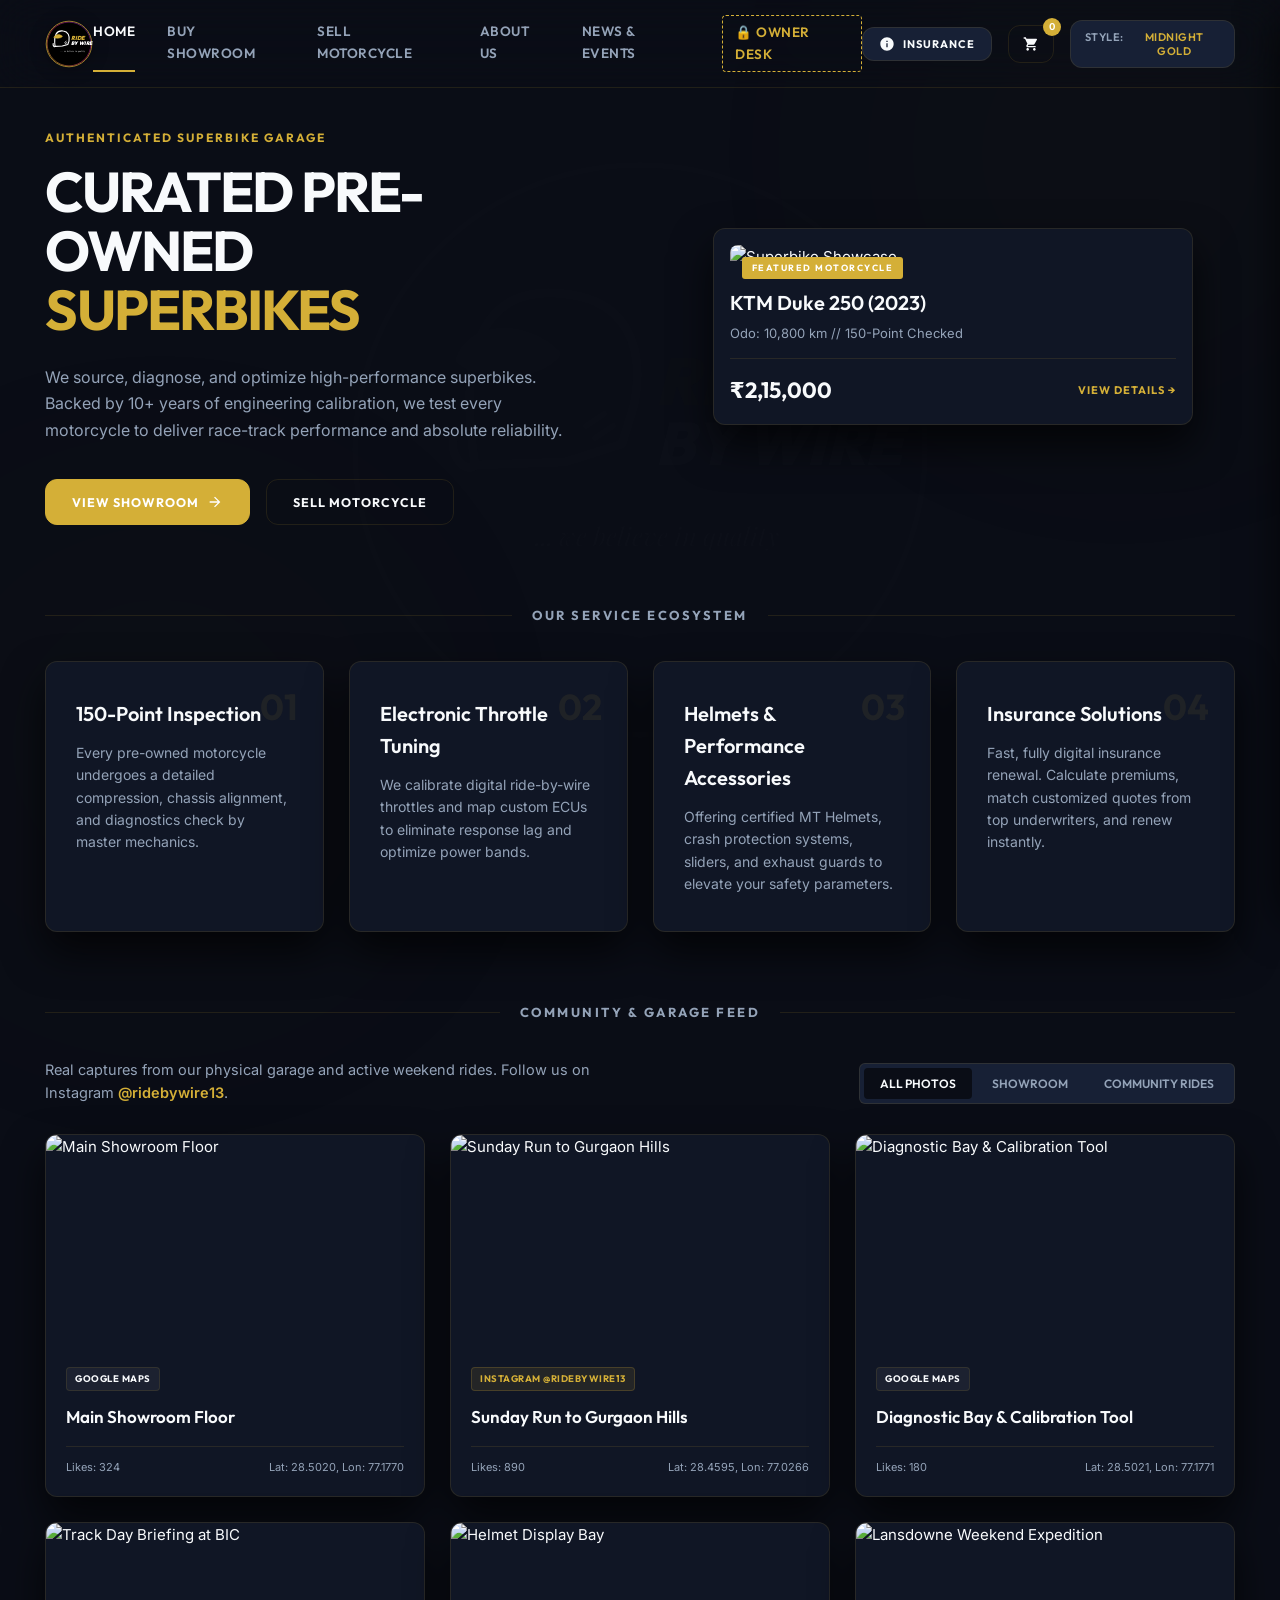
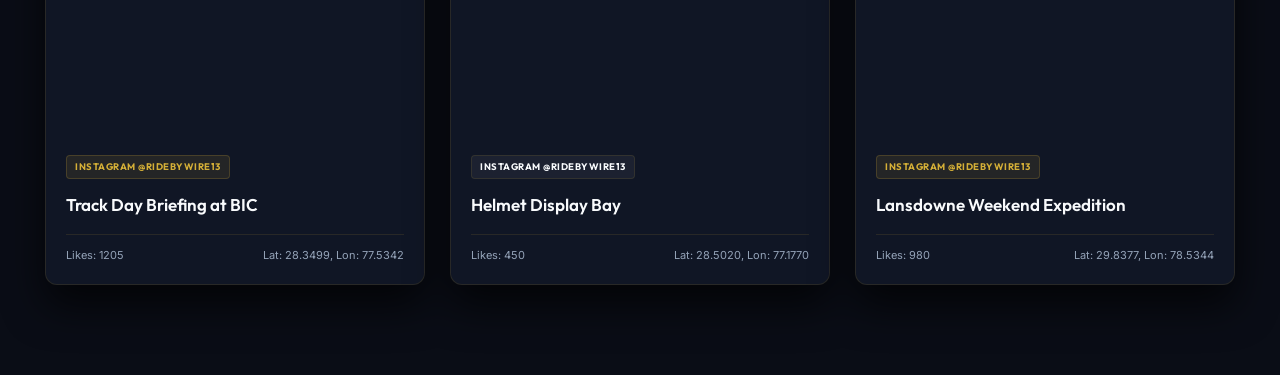
==== commit 93f93a2e: "Add files via upload" ====
--- a/index.html
+++ b/index.html
@@ -10,7 +10,7 @@
   <!-- Premium Modern Fonts (Space Grotesk & Inter) -->
   <link rel="preconnect" href="https://fonts.googleapis.com">
   <link rel="preconnect" href="https://fonts.gstatic.com" crossorigin>
-  <link href="https://fonts.googleapis.com/css2?family=Space+Grotesk:wght@300;400;500;600;700&family=Inter:wght@300;400;500;600;700;800&family=Playfair+Display:ital,wght@0,400..700;1,400..700&display=swap" rel="stylesheet">
+  <link href="https://fonts.googleapis.com/css2?family=Outfit:wght@300;400;500;600;700;800;900&family=Inter:wght@300;400;500;600;700;800&family=Playfair+Display:ital,wght@0,400..700;1,400..700&display=swap" rel="stylesheet">
   <!-- Leaflet Map CSS -->
   <link rel="stylesheet" href="https://unpkg.com/leaflet@1.9.4/dist/leaflet.css" integrity="sha256-p4NxAoJBhIN+hmNHrzRCf9tD/miZyoHS5obTRR9BMY=" crossorigin="" />
   <!-- Core Stylesheet -->
@@ -33,7 +33,7 @@
         <line x1="85" y1="96" x2="91" y2="92" stroke-width="2" />
         <path d="M 45 105 C 42 108, 36 102, 38 95" />
       </g>
-      <g font-family="'Space Grotesk', sans-serif" font-style="italic">
+      <g font-family="'Outfit', sans-serif" font-style="italic">
         <text x="105" y="85" font-weight="900" font-size="22" fill="var(--accent-color)" opacity="0.5">RIDE</text>
         <text x="105" y="105" font-weight="900" font-size="20" fill="currentColor" opacity="0.5">BY WIRE</text>
       </g>
@@ -67,7 +67,7 @@
             <path d="M 42 110 C 39 114, 32 107, 34 98" />
           </g>
           
-          <g font-family="'Space Grotesk', sans-serif" font-style="italic">
+          <g font-family="'Outfit', sans-serif" font-style="italic">
             <text x="108" y="84" font-weight="900" font-size="24" fill="var(--accent-color)">RIDE</text>
             <text x="108" y="104" font-weight="900" font-size="21" fill="#ffffff">BY WIRE</text>
           </g>
@@ -100,7 +100,7 @@
         </button>
         <button class="theme-toggle" id="theme-toggler" title="Switch Theme Mode">
           <span class="theme-lbl">STYLE:</span>
-          <span class="theme-val" id="theme-name">CARBON BLACK</span>
+          <span class="theme-val" id="theme-name">MIDNIGHT GOLD</span>
         </button>
       </div>
     </div>
--- a/index.css
+++ b/index.css
@@ -3,7 +3,7 @@
    ------------------------------------------------------------- */
 :root {
   /* Premium Fonts */
-  --font-display: 'Space Grotesk', system-ui, -apple-system, sans-serif;
+  --font-display: 'Outfit', system-ui, -apple-system, sans-serif;
   --font-body: 'Inter', system-ui, -apple-system, sans-serif;
 
   /* Animation Speeds */
@@ -16,39 +16,41 @@
   --border-radius: 12px;
 }
 
-/* Theme: Carbon Black (Premium Performance Mode) */
+/* Theme: Midnight Gold (Premium Luxury Mode) */
 [data-theme="classic-dark"] {
-  --bg-primary: #09090b;
-  --bg-secondary: #121215;
-  --bg-tertiary: #18181c;
-  --border-color: rgba(255, 255, 255, 0.07);
-  --border-active: #ff334b; /* Electric Crimson */
-  --text-primary: #ffffff;
-  --text-secondary: #9ea0a6;
-  --accent-color: #ff334b;
-  --accent-secondary: #d92237;
+  --bg-primary: #0a0d16;
+  --bg-secondary: #101625;
+  --bg-tertiary: #172035;
+  --border-color: rgba(212, 175, 55, 0.12);
+  --border-active: #d4af37; /* Polished Champagne Gold */
+  --text-primary: #f8fafc;
+  --text-secondary: #94a3b8;
+  --accent-color: #d4af37;
+  --accent-secondary: #b89028;
+  --accent-rgb: 212, 175, 55;
   
-  --shadow-luxe: 0 20px 40px rgba(0, 0, 0, 0.6);
-  --glow-overlay: rgba(255, 51, 75, 0.02);
-  --card-hover-glow: 0 12px 30px rgba(255, 51, 75, 0.12);
+  --shadow-luxe: 0 20px 40px rgba(0, 0, 0, 0.7);
+  --glow-overlay: rgba(212, 175, 55, 0.02);
+  --card-hover-glow: 0 12px 30px rgba(212, 175, 55, 0.12);
   --watermark-opacity: 0.025;
 }
 
-/* Theme: Titanium White (Premium Light Mode) */
+/* Theme: Platinum Light (Premium Light Mode) */
 [data-theme="classic-light"] {
-  --bg-primary: #f4f4f6;
+  --bg-primary: #f1f5f9;
   --bg-secondary: #ffffff;
-  --bg-tertiary: #ebebed;
-  --border-color: rgba(0, 0, 0, 0.08);
-  --border-active: #e11d48; /* Crimson Rose */
-  --text-primary: #0f0f12;
-  --text-secondary: #5f6168;
-  --accent-color: #e11d48;
-  --accent-secondary: #be123c;
+  --bg-tertiary: #e2e8f0;
+  --border-color: rgba(15, 23, 42, 0.08);
+  --border-active: #0f172a; /* Deep Navy Obsidian */
+  --text-primary: #0f172a;
+  --text-secondary: #475569;
+  --accent-color: #0f172a;
+  --accent-secondary: #334155;
+  --accent-rgb: 15, 23, 42;
   
-  --shadow-luxe: 0 20px 40px rgba(0, 0, 0, 0.04);
-  --glow-overlay: rgba(225, 29, 72, 0.01);
-  --card-hover-glow: 0 12px 30px rgba(225, 29, 72, 0.08);
+  --shadow-luxe: 0 20px 40px rgba(15, 23, 42, 0.04);
+  --glow-overlay: rgba(15, 23, 42, 0.01);
+  --card-hover-glow: 0 12px 30px rgba(15, 23, 42, 0.08);
   --watermark-opacity: 0.015;
 }
 
@@ -218,7 +220,7 @@
 }
 .cart-trigger:hover {
   border-color: var(--border-active);
-  background-color: rgba(255, 51, 75, 0.04);
+  background-color: rgba(var(--accent-rgb), 0.04);
 }
 .cart-count {
   background-color: var(--accent-color);
@@ -454,7 +456,7 @@
   font-family: var(--font-display);
   font-size: 36px;
   font-weight: 700;
-  color: rgba(255, 51, 75, 0.08);
+  color: rgba(var(--accent-rgb), 0.08);
   position: absolute;
   top: 16px;
   right: 25px;
@@ -575,9 +577,9 @@
   border: 1px solid var(--border-color);
 }
 .g-src-badge.ig {
-  background-color: rgba(255, 51, 75, 0.1);
+  background-color: rgba(var(--accent-rgb), 0.1);
   color: var(--accent-color);
-  border: 1px solid rgba(255, 51, 75, 0.2);
+  border: 1px solid rgba(var(--accent-rgb), 0.2);
 }
 .g-title {
   font-family: var(--font-display);
@@ -849,7 +851,7 @@
 }
 .file-upload-drag-zone:hover {
   border-color: var(--accent-color);
-  background-color: rgba(255, 51, 75, 0.02);
+  background-color: rgba(var(--accent-rgb), 0.02);
 }
 
 .ai-scanning-overlay {
@@ -1061,7 +1063,7 @@
   border-bottom: 1px solid var(--border-color);
 }
 .autocomplete-items div:hover {
-  background-color: rgba(255, 51, 75, 0.08);
+  background-color: rgba(var(--accent-rgb), 0.08);
   color: var(--accent-color);
 }
 
@@ -1262,7 +1264,7 @@
   border: 1px solid var(--accent-color);
 }
 .btn-primary:hover {
-  box-shadow: 0 6px 20px rgba(255, 51, 75, 0.35);
+  box-shadow: 0 6px 20px rgba(var(--accent-rgb), 0.35);
   background-color: var(--accent-secondary);
 }
 .btn-secondary {
@@ -1282,7 +1284,7 @@
 .btn-outline:hover {
   border-color: var(--accent-color);
   color: var(--accent-color);
-  background-color: rgba(255, 51, 75, 0.02);
+  background-color: rgba(var(--accent-rgb), 0.02);
 }
 .btn-block {
   width: 100%;
@@ -1362,3 +1364,417 @@
     grid-template-columns: repeat(3, 1fr);
   }
 }
+
+/* -------------------------------------------------------------
+   SHOPPING CART DRAWER & OVERLAY STYLES
+   ------------------------------------------------------------- */
+.cart-drawer {
+  position: fixed;
+  top: 0;
+  right: -420px;
+  width: 420px;
+  height: 100vh;
+  background-color: var(--bg-secondary);
+  border-left: 1px solid var(--border-color);
+  box-shadow: var(--shadow-luxe);
+  z-index: 1000;
+  display: flex;
+  flex-direction: column;
+  transition: right var(--transition-normal);
+}
+.cart-drawer.open {
+  right: 0;
+}
+
+.drawer-overlay {
+  position: fixed;
+  top: 0;
+  left: 0;
+  width: 100vw;
+  height: 100vh;
+  background: rgba(0, 0, 0, 0.75);
+  backdrop-filter: blur(5px);
+  z-index: 999;
+  opacity: 0;
+  pointer-events: none;
+  transition: opacity var(--transition-normal);
+}
+.drawer-overlay.open {
+  opacity: 1;
+  pointer-events: auto;
+}
+
+.cart-header {
+  display: flex;
+  justify-content: space-between;
+  align-items: center;
+  padding: 24px 28px;
+  border-bottom: 1px solid var(--border-color);
+  background-color: var(--bg-tertiary);
+}
+.cart-title {
+  font-family: var(--font-display);
+  font-size: 15px;
+  font-weight: 700;
+  color: var(--text-primary);
+  letter-spacing: 0.5px;
+}
+.close-btn {
+  background: none;
+  border: none;
+  font-size: 28px;
+  color: var(--text-secondary);
+  cursor: pointer;
+  line-height: 1;
+  transition: color var(--transition-fast);
+}
+.close-btn:hover {
+  color: var(--accent-color);
+}
+
+.cart-items {
+  flex-grow: 1;
+  overflow-y: auto;
+  padding: 24px 28px;
+  display: flex;
+  flex-direction: column;
+  gap: 20px;
+}
+
+.cart-item {
+  display: flex;
+  gap: 16px;
+  border-bottom: 1px solid var(--border-color);
+  padding-bottom: 20px;
+  align-items: center;
+}
+.ci-img {
+  width: 70px;
+  height: 70px;
+  object-fit: cover;
+  border-radius: 6px;
+  border: 1px solid var(--border-color);
+}
+.ci-details {
+  flex-grow: 1;
+  display: flex;
+  flex-direction: column;
+}
+.ci-name {
+  font-family: var(--font-display);
+  font-weight: 600;
+  font-size: 14.5px;
+  color: var(--text-primary);
+}
+.ci-price {
+  font-size: 12.5px;
+  color: var(--text-secondary);
+  margin: 4px 0 10px 0;
+}
+.ci-qty-row {
+  display: flex;
+  align-items: center;
+  gap: 10px;
+  font-size: 13px;
+}
+.qty-btn {
+  width: 24px;
+  height: 24px;
+  display: flex;
+  align-items: center;
+  justify-content: center;
+  background: var(--bg-tertiary);
+  border: 1px solid var(--border-color);
+  border-radius: 4px;
+  color: var(--text-primary);
+  cursor: pointer;
+  font-weight: 700;
+  font-family: var(--font-display);
+  transition: all var(--transition-fast);
+}
+.qty-btn:hover {
+  border-color: var(--accent-color);
+  color: var(--accent-color);
+}
+.ci-qty {
+  font-weight: 600;
+  min-width: 16px;
+  text-align: center;
+}
+.ci-remove {
+  margin-left: auto;
+  background: none;
+  border: none;
+  color: var(--accent-color);
+  font-size: 11.5px;
+  font-weight: 700;
+  cursor: pointer;
+  font-family: var(--font-display);
+}
+.ci-remove:hover {
+  text-decoration: underline;
+}
+
+.cart-summary {
+  padding: 24px 28px;
+  border-top: 1px solid var(--border-color);
+  background-color: var(--bg-tertiary);
+}
+.summary-row {
+  display: flex;
+  justify-content: space-between;
+  font-size: 13.5px;
+  color: var(--text-secondary);
+  margin-bottom: 10px;
+}
+.total-row {
+  font-family: var(--font-display);
+  font-size: 16px;
+  font-weight: 700;
+  color: var(--text-primary);
+  border-top: 1px dashed var(--border-color);
+  padding-top: 14px;
+  margin-top: 14px;
+}
+.total-row .highlight {
+  color: var(--accent-color);
+  font-size: 19px;
+}
+
+/* -------------------------------------------------------------
+   INSURANCE MODAL & WIZARD STYLES
+   ------------------------------------------------------------- */
+.insurance-modal {
+  position: fixed;
+  top: 50%;
+  left: 50%;
+  transform: translate(-50%, -50%) scale(0.95);
+  width: 90%;
+  max-width: 700px;
+  max-height: 90vh;
+  background-color: var(--bg-secondary);
+  border-radius: var(--border-radius);
+  border: 1px solid var(--border-color);
+  box-shadow: var(--shadow-luxe);
+  z-index: 1001;
+  display: flex;
+  flex-direction: column;
+  opacity: 0;
+  pointer-events: none;
+  transition: all var(--transition-normal);
+  overflow: hidden;
+}
+.insurance-modal.open {
+  opacity: 1;
+  pointer-events: auto;
+  transform: translate(-50%, -50%) scale(1);
+}
+
+.insurance-modal-body {
+  padding: 30px;
+  overflow-y: auto;
+  flex-grow: 1;
+}
+
+.modal-header {
+  display: flex;
+  justify-content: space-between;
+  align-items: center;
+  padding: 20px 30px;
+  border-bottom: 1px solid var(--border-color);
+  background-color: var(--bg-tertiary);
+}
+.header-title-group {
+  font-family: var(--font-display);
+  font-size: 14px;
+  font-weight: 700;
+  color: var(--text-primary);
+  letter-spacing: 0.5px;
+}
+
+.wizard-steps-indicator {
+  display: flex;
+  justify-content: space-between;
+  align-items: center;
+  margin-bottom: 30px;
+  border-bottom: 1px solid var(--border-color);
+  padding-bottom: 18px;
+  gap: 12px;
+  flex-wrap: wrap;
+}
+.step-dot {
+  font-family: var(--font-display);
+  font-size: 11px;
+  font-weight: 700;
+  color: var(--text-secondary);
+  text-transform: uppercase;
+  cursor: default;
+  transition: color var(--transition-fast);
+  display: flex;
+  align-items: center;
+  gap: 6px;
+}
+.step-dot.active {
+  color: var(--accent-color);
+}
+.step-dot.completed {
+  color: #10b981;
+}
+
+.wiz-step {
+  display: none;
+}
+.wiz-step.active {
+  display: block;
+  animation: wizSlideFade 0.4s cubic-bezier(0.16, 1, 0.3, 1) forwards;
+}
+
+@keyframes wizSlideFade {
+  from { opacity: 0; transform: translateY(10px); }
+  to { opacity: 1; transform: translateY(0); }
+}
+
+.wiz-step-title {
+  font-family: var(--font-display);
+  font-size: 18px;
+  font-weight: 700;
+  color: var(--text-primary);
+  margin-bottom: 24px;
+  border-left: 3px solid var(--accent-color);
+  padding-left: 12px;
+}
+
+.wizard-actions {
+  display: flex;
+  justify-content: space-between;
+  margin-top: 30px;
+  border-top: 1px solid var(--border-color);
+  padding-top: 24px;
+}
+
+.insurance-calculation-sheet {
+  background-color: var(--bg-tertiary);
+  border: 1px solid var(--border-color);
+  padding: 24px;
+  border-radius: var(--border-radius);
+  margin-bottom: 20px;
+  display: flex;
+  flex-direction: column;
+  gap: 12px;
+}
+.sheet-row {
+  display: flex;
+  justify-content: space-between;
+  font-size: 14px;
+  color: var(--text-secondary);
+}
+.sheet-divider {
+  height: 1px;
+  background-color: var(--border-color);
+  margin: 6px 0;
+}
+
+.success-screen {
+  text-align: center;
+  padding: 20px 0;
+}
+.success-icon-cad {
+  width: 64px;
+  height: 64px;
+  border-radius: 50%;
+  border: 3px solid #10b981;
+  color: #10b981;
+  display: flex;
+  align-items: center;
+  justify-content: center;
+  font-size: 32px;
+  font-weight: 700;
+  margin: 0 auto 20px auto;
+}
+.success-desc {
+  color: var(--text-secondary);
+  font-size: 14px;
+  max-width: 480px;
+  margin: 0 auto 24px auto;
+  line-height: 1.6;
+}
+.policy-card {
+  background-color: var(--bg-tertiary);
+  border: 1px solid var(--border-color);
+  border-radius: var(--border-radius);
+  max-width: 420px;
+  margin: 0 auto 30px auto;
+  padding: 20px 24px;
+  text-align: left;
+  display: flex;
+  flex-direction: column;
+  gap: 10px;
+}
+.p-row {
+  display: flex;
+  justify-content: space-between;
+  font-size: 13px;
+  color: var(--text-secondary);
+}
+
+/* -------------------------------------------------------------
+   NOTIFICATION SNACKBAR STYLES
+   ------------------------------------------------------------- */
+.notification-area {
+  position: fixed;
+  bottom: 25px;
+  right: 25px;
+  z-index: 1010;
+  display: flex;
+  flex-direction: column;
+  gap: 10px;
+  max-width: 450px;
+  pointer-events: none;
+}
+
+.notif {
+  padding: 14px 22px;
+  border-radius: var(--border-radius);
+  font-family: var(--font-display);
+  font-size: 12px;
+  font-weight: 700;
+  color: #ffffff;
+  background-color: var(--bg-secondary);
+  border: 1px solid var(--border-color);
+  pointer-events: auto;
+  box-shadow: var(--shadow-luxe);
+  animation: notifSlideIn 0.3s cubic-bezier(0.16, 1, 0.3, 1) forwards;
+  transition: opacity 0.3s ease;
+}
+
+@keyframes notifSlideIn {
+  from { opacity: 0; transform: translateY(20px); }
+  to { opacity: 1; transform: translateY(0); }
+}
+
+.notif.success {
+  border-color: #10b981;
+  background-color: rgba(16, 185, 129, 0.08);
+  color: #10b981;
+}
+
+.notif.error {
+  border-color: var(--accent-color);
+  background-color: rgba(var(--accent-rgb), 0.08);
+  color: var(--accent-color);
+}
+
+/* -------------------------------------------------------------
+   PREMIUM LEAFLET POPUP STYLES
+   ------------------------------------------------------------- */
+.leaflet-popup-content-wrapper, .leaflet-popup-tip {
+  background-color: var(--bg-secondary) !important;
+  color: var(--text-primary) !important;
+  border: 1px solid var(--border-color);
+  border-radius: var(--border-radius);
+  box-shadow: var(--shadow-luxe);
+}
+.leaflet-popup-close-button {
+  color: var(--text-secondary) !important;
+}
+
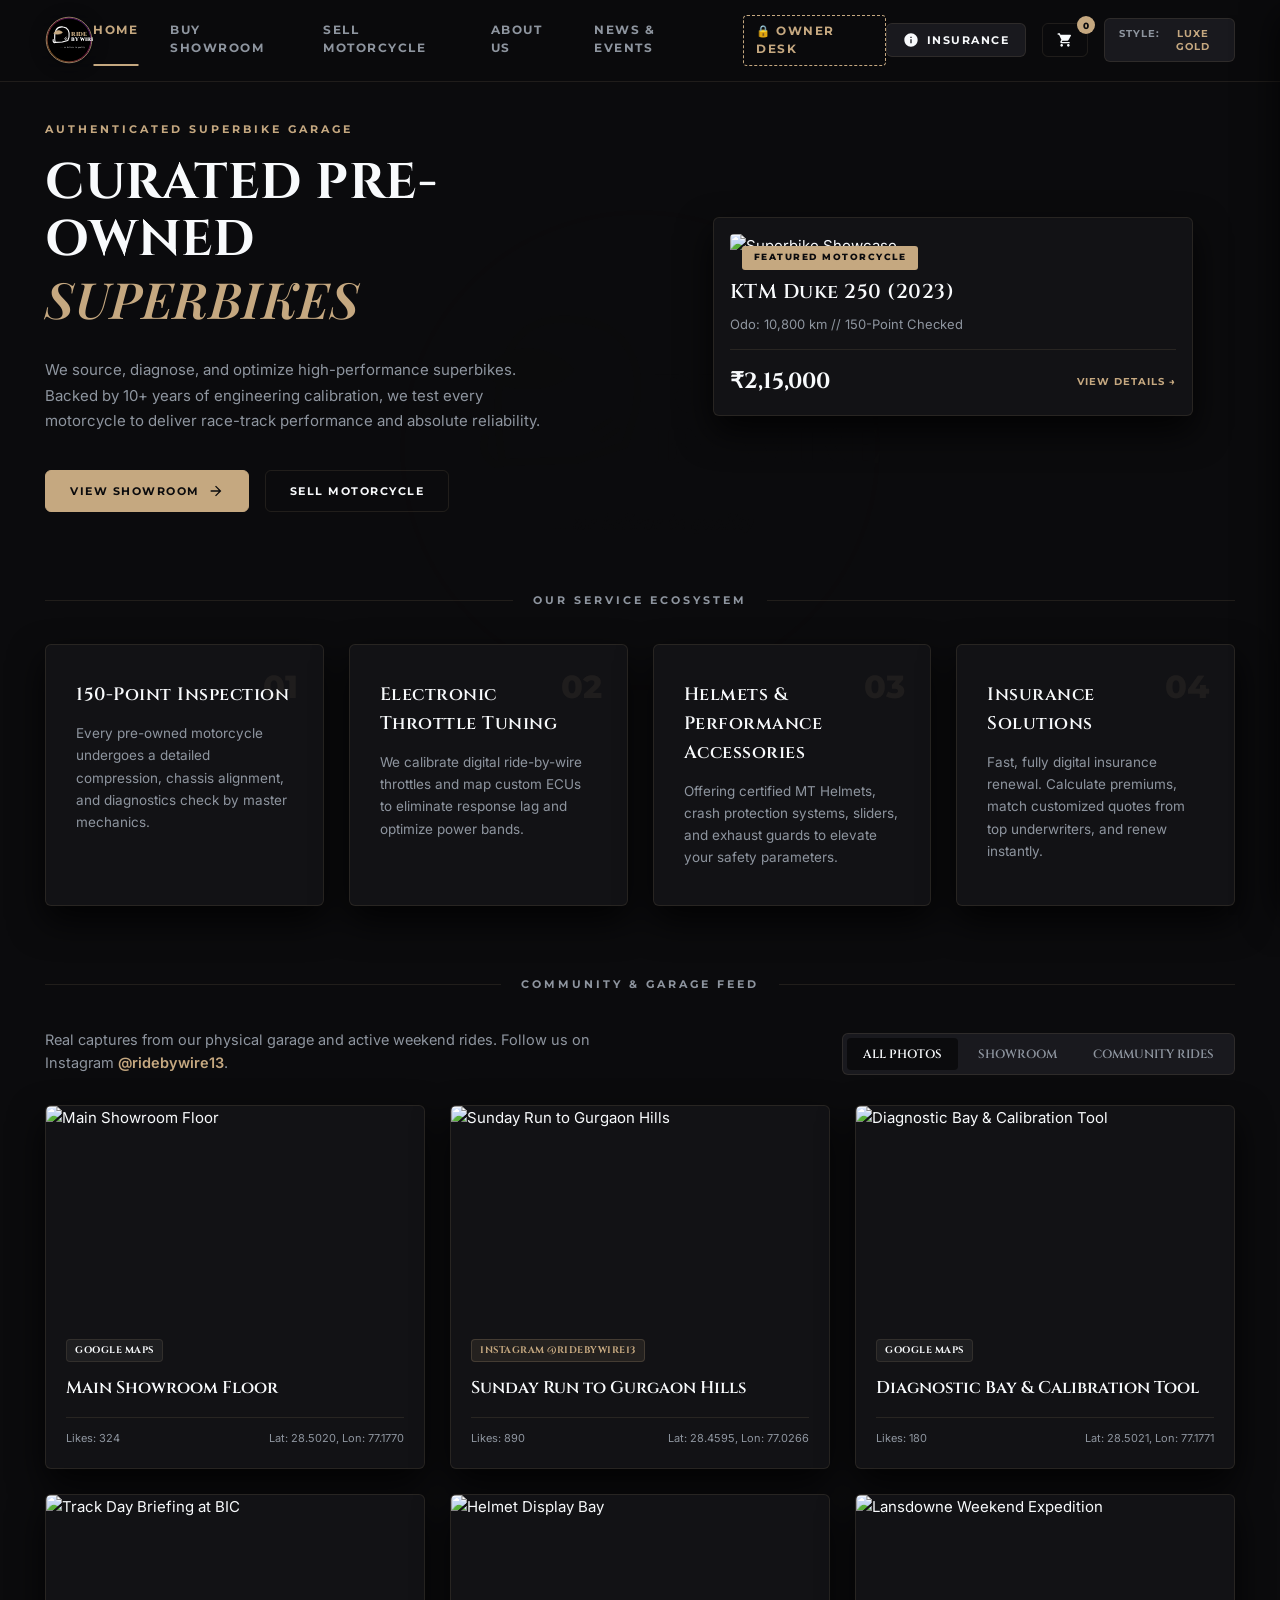
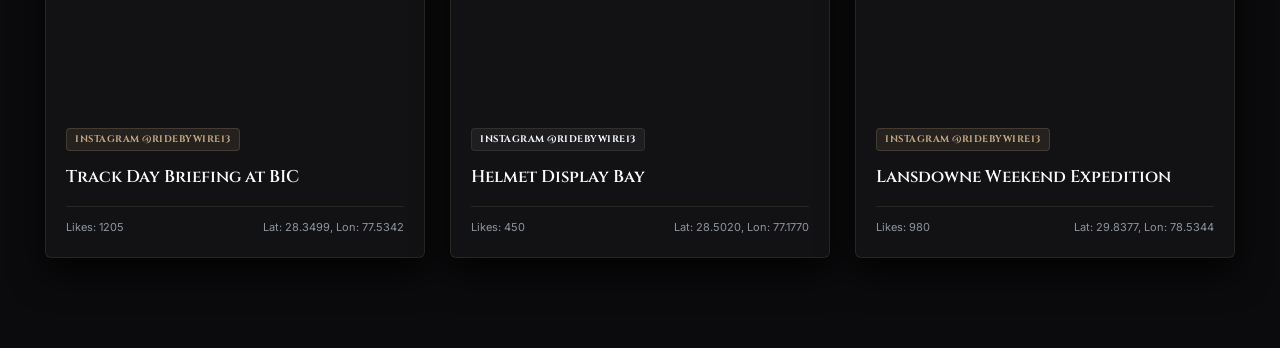
==== commit c806b270: "Add files via upload" ====
--- a/index.html
+++ b/index.html
@@ -10,7 +10,7 @@
   <!-- Premium Modern Fonts (Space Grotesk & Inter) -->
   <link rel="preconnect" href="https://fonts.googleapis.com">
   <link rel="preconnect" href="https://fonts.gstatic.com" crossorigin>
-  <link href="https://fonts.googleapis.com/css2?family=Outfit:wght@300;400;500;600;700;800;900&family=Inter:wght@300;400;500;600;700;800&family=Playfair+Display:ital,wght@0,400..700;1,400..700&display=swap" rel="stylesheet">
+  <link href="https://fonts.googleapis.com/css2?family=Cinzel:wght@400;500;600;700;800;900&family=Montserrat:wght@300;400;500;600;700;800;900&family=Inter:wght@300;400;500;600;700;800&family=Playfair+Display:ital,wght@0,400..700;1,400..700&display=swap" rel="stylesheet">
   <!-- Leaflet Map CSS -->
   <link rel="stylesheet" href="https://unpkg.com/leaflet@1.9.4/dist/leaflet.css" integrity="sha256-p4NxAoJBhIN+hmNHrzRCf9tD/miZyoHS5obTRR9BMY=" crossorigin="" />
   <!-- Core Stylesheet -->
@@ -33,7 +33,7 @@
         <line x1="85" y1="96" x2="91" y2="92" stroke-width="2" />
         <path d="M 45 105 C 42 108, 36 102, 38 95" />
       </g>
-      <g font-family="'Outfit', sans-serif" font-style="italic">
+      <g font-family="'Cinzel', serif" font-style="normal">
         <text x="105" y="85" font-weight="900" font-size="22" fill="var(--accent-color)" opacity="0.5">RIDE</text>
         <text x="105" y="105" font-weight="900" font-size="20" fill="currentColor" opacity="0.5">BY WIRE</text>
       </g>
@@ -67,7 +67,7 @@
             <path d="M 42 110 C 39 114, 32 107, 34 98" />
           </g>
           
-          <g font-family="'Outfit', sans-serif" font-style="italic">
+          <g font-family="'Cinzel', serif" font-style="normal">
             <text x="108" y="84" font-weight="900" font-size="24" fill="var(--accent-color)">RIDE</text>
             <text x="108" y="104" font-weight="900" font-size="21" fill="#ffffff">BY WIRE</text>
           </g>
@@ -100,7 +100,7 @@
         </button>
         <button class="theme-toggle" id="theme-toggler" title="Switch Theme Mode">
           <span class="theme-lbl">STYLE:</span>
-          <span class="theme-val" id="theme-name">MIDNIGHT GOLD</span>
+          <span class="theme-val" id="theme-name">LUXE GOLD</span>
         </button>
       </div>
     </div>
--- a/index.css
+++ b/index.css
@@ -3,55 +3,58 @@
    ------------------------------------------------------------- */
 :root {
   /* Premium Fonts */
-  --font-display: 'Outfit', system-ui, -apple-system, sans-serif;
+  --font-display: 'Cinzel', serif;
+  --font-secondary: 'Montserrat', sans-serif;
   --font-body: 'Inter', system-ui, -apple-system, sans-serif;
 
   /* Animation Speeds */
-  --transition-fast: 0.2s cubic-bezier(0.16, 1, 0.3, 1);
-  --transition-normal: 0.4s cubic-bezier(0.16, 1, 0.3, 1);
+  --transition-fast: 0.25s cubic-bezier(0.25, 0.46, 0.45, 0.94);
+  --transition-normal: 0.45s cubic-bezier(0.25, 0.46, 0.45, 0.94);
   
   /* Layout Metrics */
   --header-height: 84px;
   --max-width: 1240px;
-  --border-radius: 12px;
-}
-
-/* Theme: Midnight Gold (Premium Luxury Mode) */
+  --border-radius: 6px;
+}
+
+/* Theme: Luxe Matte Gold (Premium Dark Mode) */
 [data-theme="classic-dark"] {
-  --bg-primary: #0a0d16;
-  --bg-secondary: #101625;
-  --bg-tertiary: #172035;
-  --border-color: rgba(212, 175, 55, 0.12);
-  --border-active: #d4af37; /* Polished Champagne Gold */
+  --bg-primary: #0b0b0d; /* Warm Matte Black */
+  --bg-primary-rgb: 11, 11, 13;
+  --bg-secondary: #121215; /* Charcoal Matte */
+  --bg-tertiary: #19191e; /* Deep Obsidian Slate */
+  --border-color: rgba(197, 168, 128, 0.12); /* Delicate Brass Gold */
+  --border-active: #c5a880; /* Polished Brass Gold */
   --text-primary: #f8fafc;
-  --text-secondary: #94a3b8;
-  --accent-color: #d4af37;
-  --accent-secondary: #b89028;
-  --accent-rgb: 212, 175, 55;
+  --text-secondary: #8e959f;
+  --accent-color: #c5a880; /* Warm Brushed Gold */
+  --accent-secondary: #a68962;
+  --accent-rgb: 197, 168, 128;
   
-  --shadow-luxe: 0 20px 40px rgba(0, 0, 0, 0.7);
-  --glow-overlay: rgba(212, 175, 55, 0.02);
-  --card-hover-glow: 0 12px 30px rgba(212, 175, 55, 0.12);
-  --watermark-opacity: 0.025;
-}
-
-/* Theme: Platinum Light (Premium Light Mode) */
+  --shadow-luxe: 0 15px 35px rgba(0, 0, 0, 0.8);
+  --glow-overlay: rgba(197, 168, 128, 0.01);
+  --card-hover-glow: 0 8px 24px rgba(197, 168, 128, 0.04);
+  --watermark-opacity: 0.015;
+}
+
+/* Theme: Alabaster Cream (Premium Light Mode) */
 [data-theme="classic-light"] {
-  --bg-primary: #f1f5f9;
+  --bg-primary: #fcfbfa; /* Warm Alabaster Cream */
+  --bg-primary-rgb: 252, 251, 250;
   --bg-secondary: #ffffff;
-  --bg-tertiary: #e2e8f0;
-  --border-color: rgba(15, 23, 42, 0.08);
-  --border-active: #0f172a; /* Deep Navy Obsidian */
-  --text-primary: #0f172a;
-  --text-secondary: #475569;
-  --accent-color: #0f172a;
-  --accent-secondary: #334155;
-  --accent-rgb: 15, 23, 42;
+  --bg-tertiary: #f4f2ee; /* Soft Warm Gray */
+  --border-color: rgba(26, 26, 28, 0.08);
+  --border-active: #1a1a1d; /* Elegant Matte Black */
+  --text-primary: #1a1a1d;
+  --text-secondary: #5e6267;
+  --accent-color: #1a1a1d;
+  --accent-secondary: #48484c;
+  --accent-rgb: 26, 26, 28;
   
-  --shadow-luxe: 0 20px 40px rgba(15, 23, 42, 0.04);
-  --glow-overlay: rgba(15, 23, 42, 0.01);
-  --card-hover-glow: 0 12px 30px rgba(15, 23, 42, 0.08);
-  --watermark-opacity: 0.015;
+  --shadow-luxe: 0 15px 35px rgba(26, 26, 28, 0.03);
+  --glow-overlay: rgba(26, 26, 28, 0.01);
+  --card-hover-glow: 0 8px 24px rgba(26, 26, 28, 0.02);
+  --watermark-opacity: 0.012;
 }
 
 /* -------------------------------------------------------------
@@ -81,38 +84,20 @@
   top: 50%;
   left: 50%;
   transform: translate(-50%, -50%);
-  width: 55vw;
-  height: 55vw;
-  max-width: 600px;
-  max-height: 600px;
-  color: var(--text-primary);
+  width: 45vw;
+  height: 45vw;
+  max-width: 500px;
+  max-height: 500px;
+  color: var(--accent-color);
   opacity: var(--watermark-opacity);
   pointer-events: none;
   z-index: 0;
   transition: opacity var(--transition-normal);
 }
 
-/* Luxury Background Glows */
+/* Luxury Background Glows - Removed for clean aesthetic */
 .glow-bg-1, .glow-bg-2 {
-  position: fixed;
-  width: 45vw;
-  height: 45vw;
-  border-radius: 50%;
-  pointer-events: none;
-  z-index: 1;
-  filter: blur(160px);
-  opacity: 0.06;
-  transition: opacity var(--transition-normal);
-}
-.glow-bg-1 {
-  top: -15%;
-  right: -10%;
-  background: radial-gradient(circle, var(--accent-color) 0%, transparent 70%);
-}
-.glow-bg-2 {
-  bottom: -15%;
-  left: -10%;
-  background: radial-gradient(circle, var(--accent-secondary) 0%, transparent 70%);
+  display: none;
 }
 
 /* -------------------------------------------------------------
@@ -122,7 +107,7 @@
   position: sticky;
   top: 0;
   z-index: 100;
-  background-color: rgba(var(--bg-primary), 0.85);
+  background-color: rgba(var(--bg-primary-rgb), 0.9);
   backdrop-filter: blur(24px);
   border-bottom: 1px solid var(--border-color);
   width: 100%;
@@ -164,10 +149,10 @@
   gap: 32px;
 }
 .nav-tab {
-  font-family: var(--font-display);
-  font-size: 13.5px;
-  font-weight: 600;
-  letter-spacing: 0.5px;
+  font-family: var(--font-secondary);
+  font-size: 11.5px;
+  font-weight: 700;
+  letter-spacing: 1.5px;
   color: var(--text-secondary);
   text-transform: uppercase;
   cursor: pointer;
@@ -177,20 +162,21 @@
   transition: color var(--transition-fast);
 }
 .nav-tab:hover {
-  color: var(--text-primary);
+  color: var(--accent-color);
 }
 .nav-tab::after {
   content: '';
   position: absolute;
   bottom: 0;
-  left: 0;
+  left: 50%;
   width: 0;
-  height: 2px;
+  height: 1.5px;
   background-color: var(--accent-color);
-  transition: width var(--transition-fast);
+  transition: all var(--transition-fast);
+  transform: translateX(-50%);
 }
 .nav-tab.active {
-  color: var(--text-primary);
+  color: var(--accent-color);
 }
 .nav-tab.active::after {
   width: 100%;
@@ -206,15 +192,16 @@
   background: none;
   border: 1px solid var(--border-color);
   color: var(--text-primary);
-  padding: 10px 14px;
+  padding: 8px 14px;
   border-radius: var(--border-radius);
   cursor: pointer;
   display: flex;
   align-items: center;
   gap: 8px;
-  font-family: var(--font-body);
-  font-size: 12px;
-  font-weight: 600;
+  font-family: var(--font-secondary);
+  font-size: 11px;
+  font-weight: 700;
+  letter-spacing: 0.5px;
   position: relative;
   transition: all var(--transition-fast);
 }
@@ -224,9 +211,10 @@
 }
 .cart-count {
   background-color: var(--accent-color);
-  color: #fff;
-  font-size: 9.5px;
-  font-weight: 700;
+  color: var(--bg-primary);
+  font-family: var(--font-secondary);
+  font-size: 9px;
+  font-weight: 800;
   width: 18px;
   height: 18px;
   border-radius: 50%;
@@ -242,15 +230,19 @@
   background: var(--bg-tertiary);
   border: 1px solid var(--border-color);
   color: var(--text-primary);
-  padding: 9px 14px;
+  padding: 8px 14px;
   border-radius: var(--border-radius);
   cursor: pointer;
-  font-family: var(--font-display);
-  font-size: 11px;
-  font-weight: 600;
+  font-family: var(--font-secondary);
+  font-size: 10px;
+  font-weight: 700;
   display: flex;
   gap: 5px;
-  letter-spacing: 0.5px;
+  letter-spacing: 1px;
+  transition: all var(--transition-fast);
+}
+.theme-toggle:hover {
+  border-color: var(--border-active);
 }
 .theme-lbl {
   color: var(--text-secondary);
@@ -300,32 +292,35 @@
   flex-direction: column;
 }
 .spec-tag {
-  font-family: var(--font-display);
-  font-size: 12px;
-  font-weight: 700;
-  color: var(--accent-color);
-  letter-spacing: 2px;
+  font-family: var(--font-secondary);
+  font-size: 10.5px;
+  font-weight: 700;
+  color: var(--accent-color);
+  letter-spacing: 3px;
   margin-bottom: 16px;
   text-transform: uppercase;
 }
 .hero-title {
   font-family: var(--font-display);
-  font-size: 56px;
-  font-weight: 700;
-  line-height: 1.05;
+  font-size: 50px;
+  font-weight: 700;
+  line-height: 1.15;
   color: var(--text-primary);
   margin-bottom: 24px;
-  letter-spacing: -2px;
+  letter-spacing: 0.5px;
 }
 .hero-title .highlight-text {
   color: var(--accent-color);
+  font-style: italic;
+  font-family: 'Playfair Display', serif;
+  font-weight: 600;
 }
 .hero-desc {
   color: var(--text-secondary);
-  font-size: 16px;
+  font-size: 15px;
   margin-bottom: 36px;
   max-width: 520px;
-  line-height: 1.65;
+  line-height: 1.7;
 }
 .hero-actions {
   display: flex;
@@ -348,30 +343,32 @@
   padding: 16px;
   position: relative;
   overflow: hidden;
-  transition: border-color var(--transition-normal);
+  transition: all var(--transition-normal);
 }
 .premium-showcase-card:hover {
   border-color: var(--border-active);
+  transform: translateY(-2px);
 }
 .showcase-badge {
   position: absolute;
   top: 28px;
   left: 28px;
   background-color: var(--accent-color);
-  color: #ffffff;
-  font-family: var(--font-display);
-  font-size: 9px;
-  font-weight: 700;
+  color: var(--bg-primary);
+  font-family: var(--font-secondary);
+  font-size: 8.5px;
+  font-weight: 800;
   letter-spacing: 1.5px;
-  padding: 4px 10px;
+  padding: 5px 12px;
   border-radius: 3px;
   z-index: 5;
+  text-transform: uppercase;
 }
 .showcase-img {
   width: 100%;
   height: 290px;
   object-fit: cover;
-  border-radius: calc(var(--border-radius) - 4px);
+  border-radius: calc(var(--border-radius) - 2px);
   margin-bottom: 18px;
   transition: transform var(--transition-normal);
 }
@@ -382,10 +379,12 @@
   font-family: var(--font-display);
   font-size: 20px;
   font-weight: 600;
-  margin-bottom: 4px;
+  margin-bottom: 6px;
+  letter-spacing: 0.5px;
 }
 .showcase-caption p {
   color: var(--text-secondary);
+  font-family: var(--font-body);
   font-size: 13px;
   margin-bottom: 14px;
 }
@@ -403,11 +402,12 @@
   font-weight: 700;
 }
 .view-tag {
-  font-family: var(--font-display);
-  font-size: 11px;
+  font-family: var(--font-secondary);
+  font-size: 10px;
   font-weight: 700;
   color: var(--accent-color);
   letter-spacing: 1px;
+  text-transform: uppercase;
 }
 
 /* Sections Divider */
@@ -423,11 +423,12 @@
   background-color: var(--border-color);
 }
 .div-text {
-  font-family: var(--font-display);
-  font-size: 13px;
-  font-weight: 700;
-  letter-spacing: 2.5px;
-  color: var(--text-secondary);
+  font-family: var(--font-secondary);
+  font-size: 11px;
+  font-weight: 700;
+  letter-spacing: 3px;
+  color: var(--text-secondary);
+  text-transform: uppercase;
 }
 
 /* Services Capabilities Grid */
@@ -449,13 +450,12 @@
 .premium-card:hover {
   transform: translateY(-4px);
   border-color: var(--border-active);
-  box-shadow: var(--card-hover-glow);
 }
 
 .card-num {
-  font-family: var(--font-display);
-  font-size: 36px;
-  font-weight: 700;
+  font-family: var(--font-secondary);
+  font-size: 32px;
+  font-weight: 800;
   color: rgba(var(--accent-rgb), 0.08);
   position: absolute;
   top: 16px;
@@ -463,15 +463,16 @@
 }
 .service-title {
   font-family: var(--font-display);
-  font-size: 20px;
+  font-size: 18px;
   font-weight: 600;
   margin-bottom: 12px;
   color: var(--text-primary);
+  letter-spacing: 0.5px;
 }
 .service-text {
   color: var(--text-secondary);
-  font-size: 14px;
-  line-height: 1.6;
+  font-size: 13.5px;
+  line-height: 1.65;
 }
 
 /* Media Gallery Showroom */
@@ -1246,26 +1247,27 @@
   display: inline-flex;
   align-items: center;
   justify-content: center;
-  padding: 14px 26px;
-  border-radius: var(--border-radius);
-  font-family: var(--font-display);
-  font-size: 12.5px;
+  padding: 12px 24px;
+  border-radius: var(--border-radius);
+  font-family: var(--font-secondary);
+  font-size: 11px;
   font-weight: 700;
   text-transform: uppercase;
   cursor: pointer;
-  letter-spacing: 1px;
+  letter-spacing: 1.5px;
   transition: all var(--transition-fast);
   text-decoration: none;
   gap: 8px;
+  border: 1px solid transparent;
 }
 .btn-primary {
   background-color: var(--accent-color);
-  color: #ffffff;
+  color: var(--bg-primary);
   border: 1px solid var(--accent-color);
 }
 .btn-primary:hover {
-  box-shadow: 0 6px 20px rgba(var(--accent-rgb), 0.35);
-  background-color: var(--accent-secondary);
+  background-color: transparent;
+  color: var(--accent-color);
 }
 .btn-secondary {
   background-color: var(--bg-tertiary);
@@ -1273,8 +1275,9 @@
   border: 1px solid var(--border-color);
 }
 .btn-secondary:hover {
-  background-color: rgba(255, 255, 255, 0.03);
+  background-color: transparent;
   border-color: var(--border-active);
+  color: var(--accent-color);
 }
 .btn-outline {
   background: none;
@@ -1284,7 +1287,7 @@
 .btn-outline:hover {
   border-color: var(--accent-color);
   color: var(--accent-color);
-  background-color: rgba(var(--accent-rgb), 0.02);
+  background-color: rgba(var(--accent-rgb), 0.04);
 }
 .btn-block {
   width: 100%;
